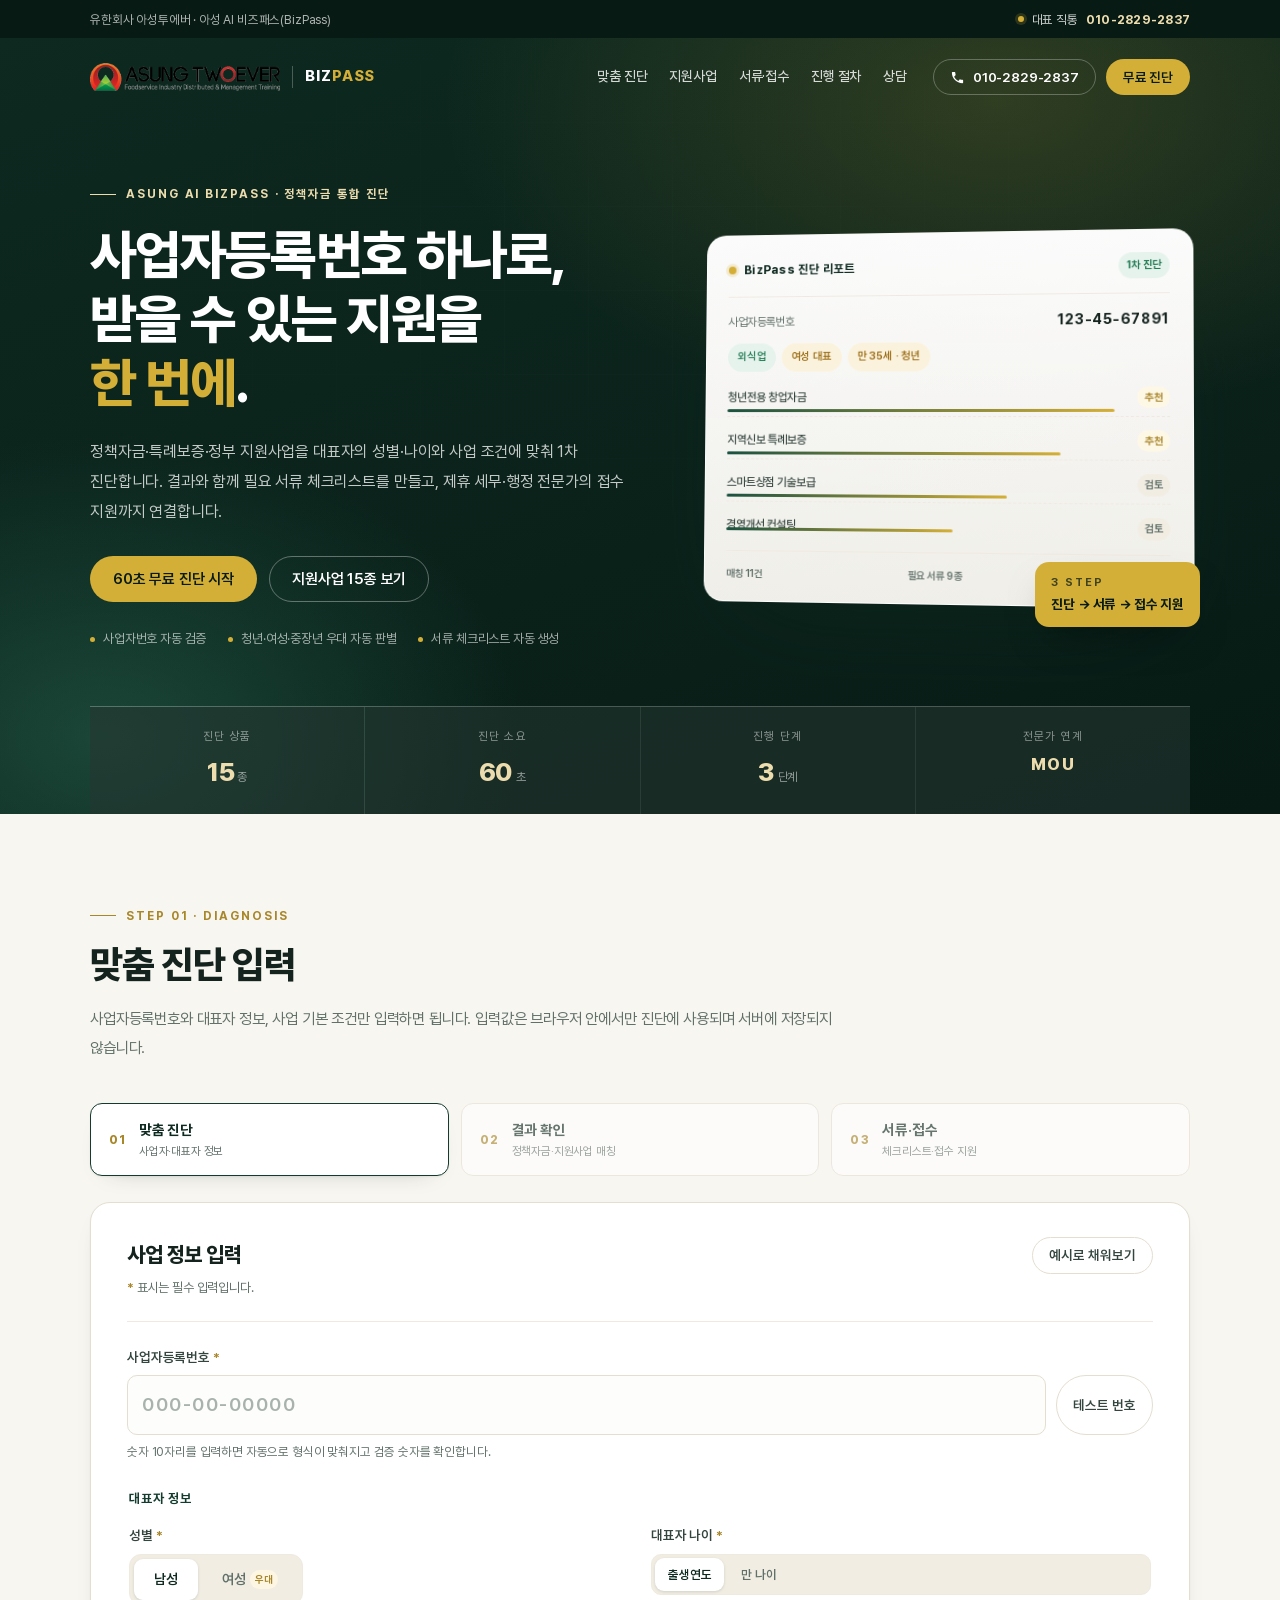
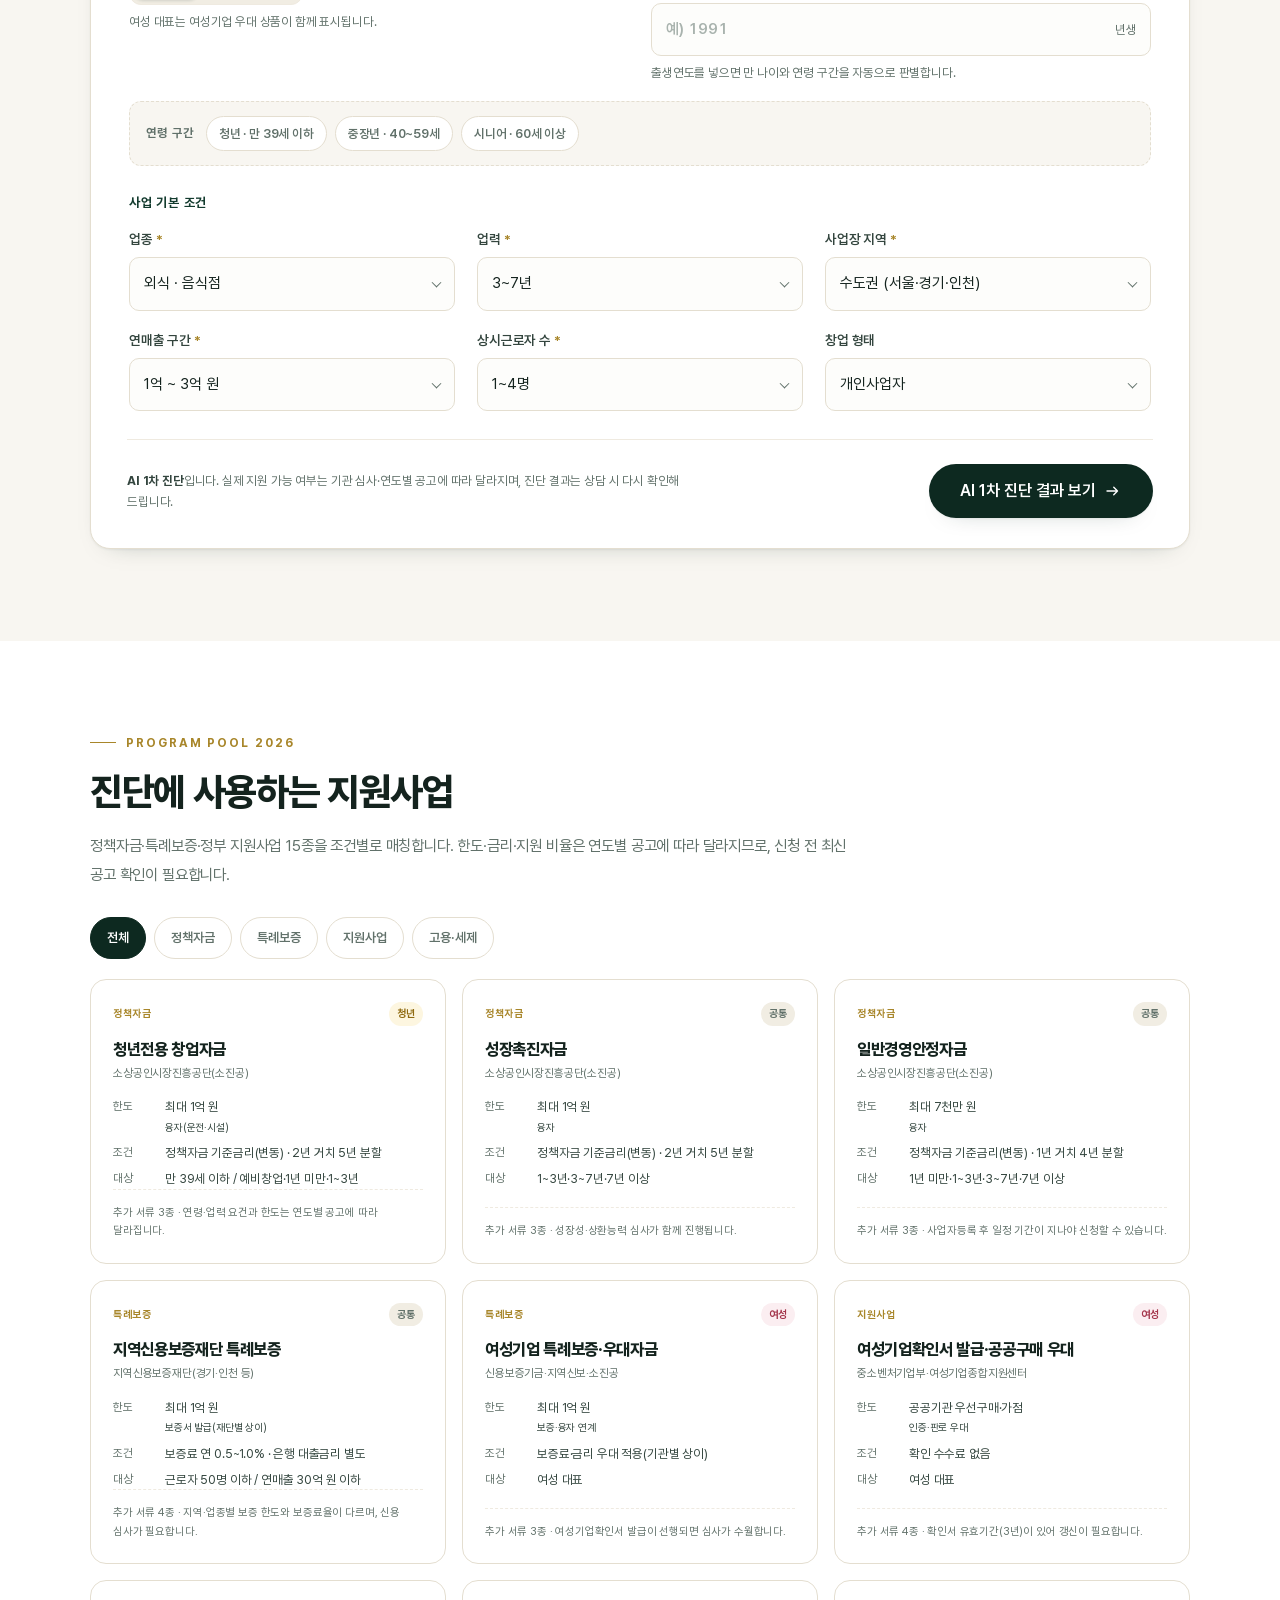
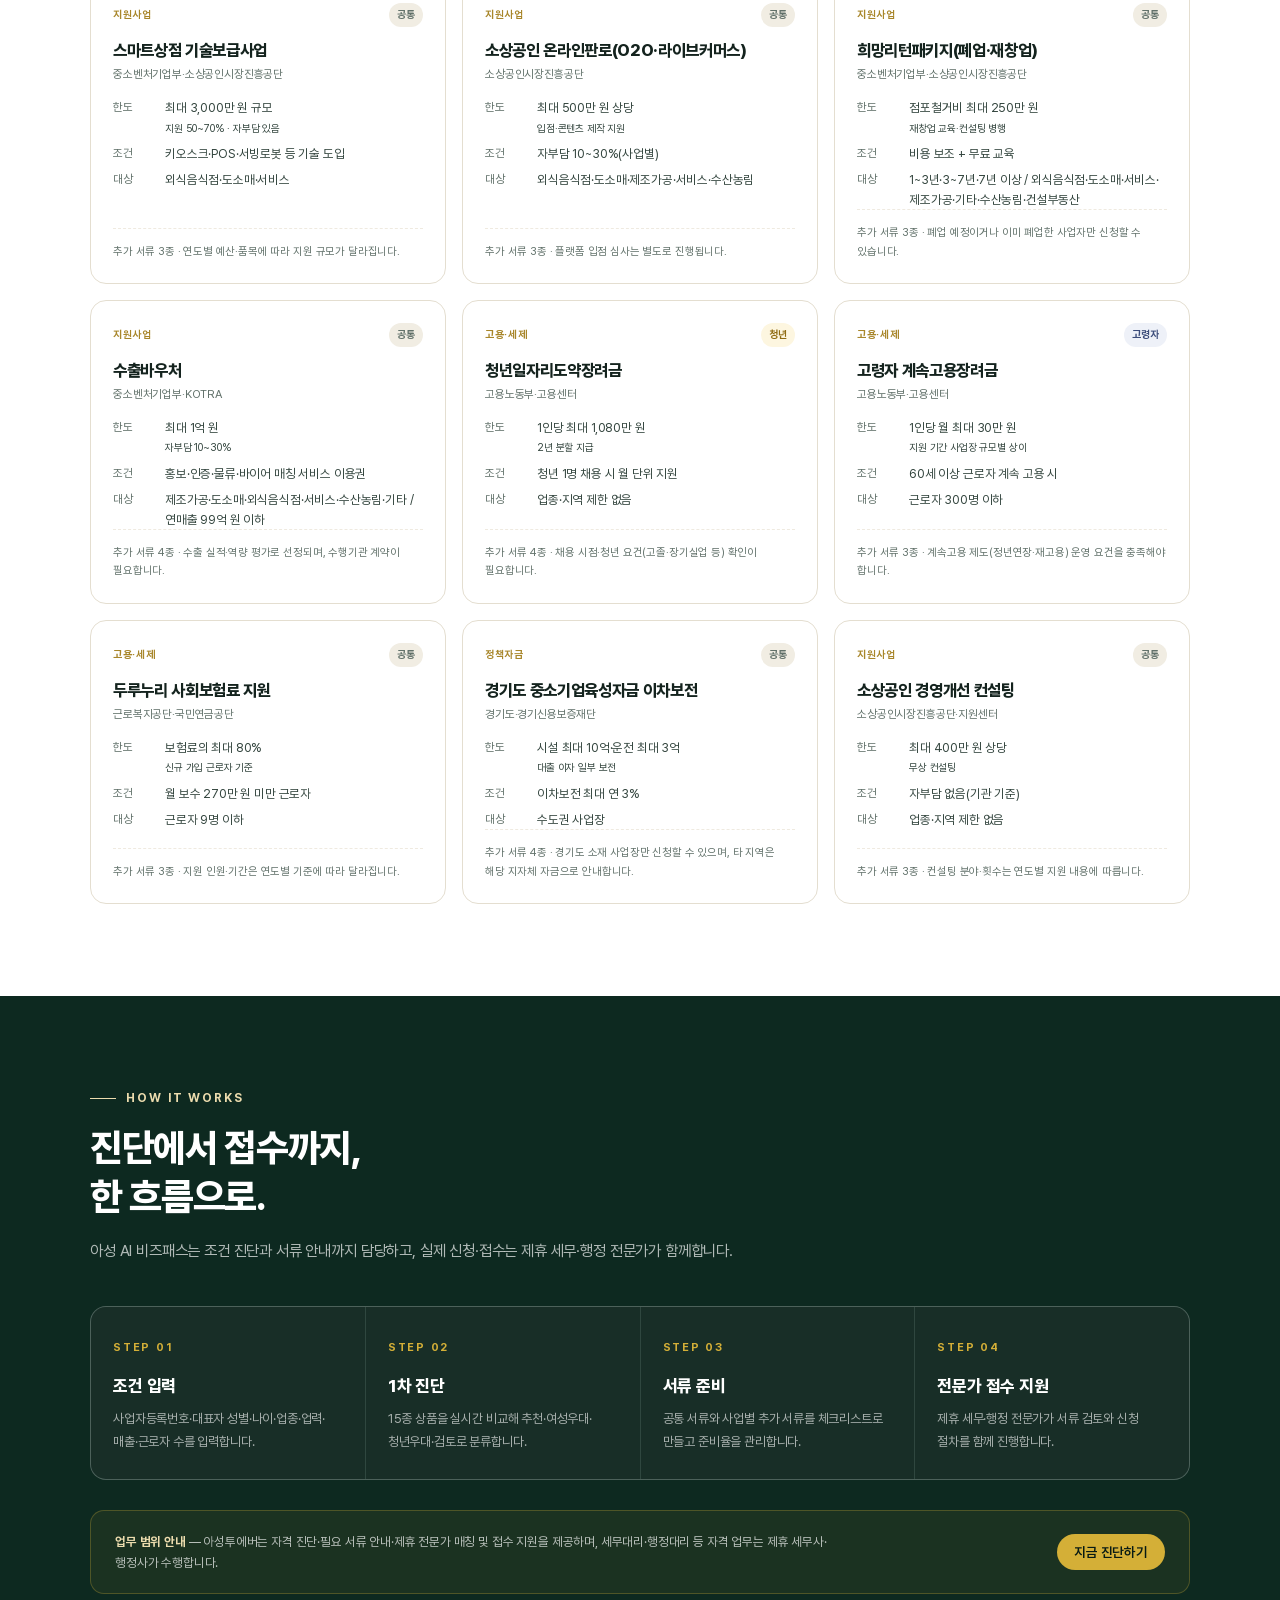
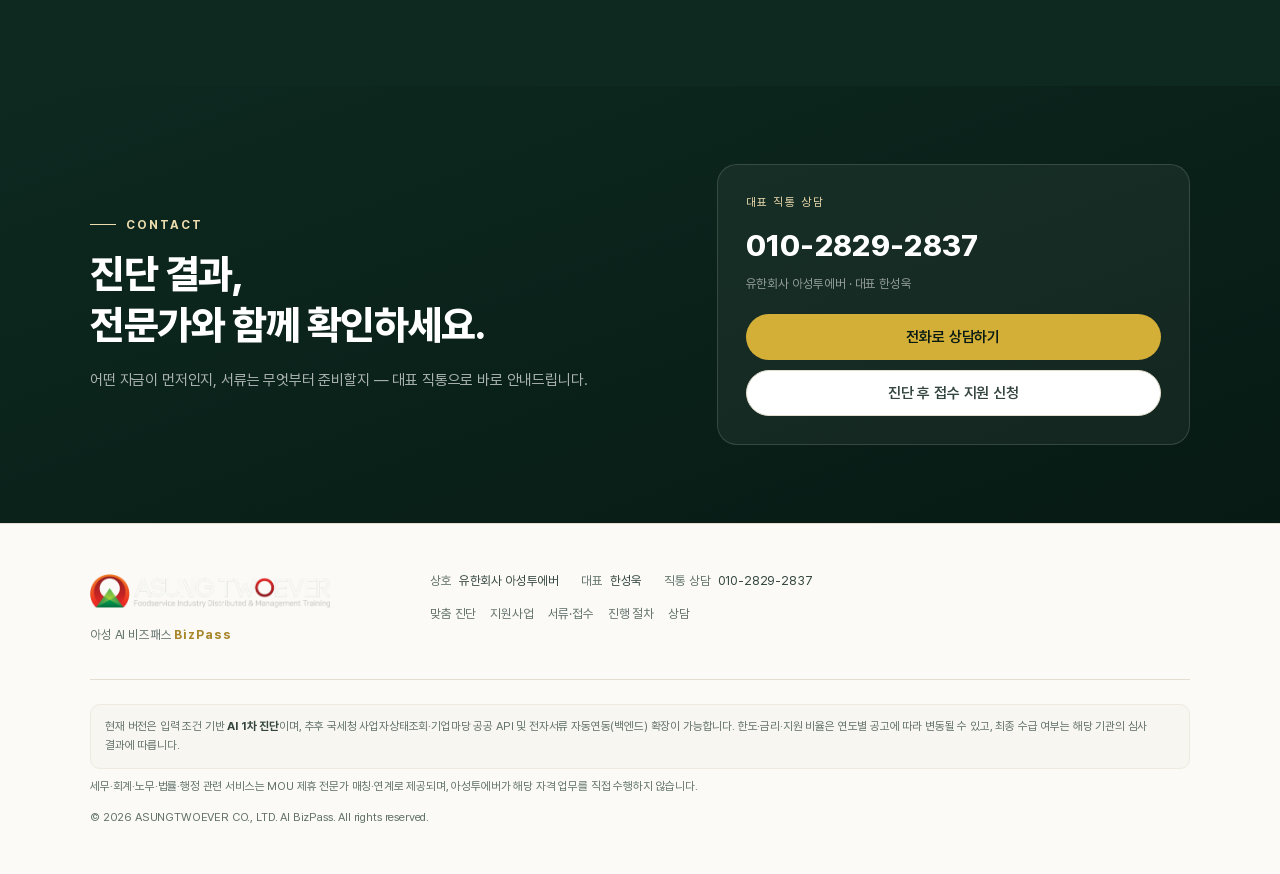
==== bizpass/index.html @ 144f2e04 "비즈패스: CSS/JS 캐시 버전 쿼리 추가, 히어로 강조어 줄바꿈 방지" ====
<!DOCTYPE html>
<html lang="ko">
<head>
<meta charset="UTF-8" />
<meta name="viewport" content="width=device-width, initial-scale=1.0" />
<title>아성 AI 비즈패스 | BizPass — 사업자 맞춤 정책자금·지원사업 진단</title>
<meta name="description" content="사업자등록번호와 대표자 정보만 입력하면 정책자금·특례보증·정부 지원사업을 한 번에 진단하고, 필요 서류 체크리스트와 접수 지원까지 연결합니다. 유한회사 아성투에버 아성 AI 비즈패스." />
<meta name="theme-color" content="#0D2920" />
<meta property="og:title" content="아성 AI 비즈패스 | BizPass" />
<meta property="og:description" content="사업자 맞춤 정책자금·특례보증·지원사업 1차 진단 + 필요 서류 안내 + 제휴 전문가 접수 지원" />
<meta property="og:type" content="website" />
<link rel="icon" href="assets/orig-symbol.png" />
<link rel="stylesheet" href="style.css?v=3" />
<script>document.documentElement.classList.add("js");</script>
</head>
<body>

<!-- ============ 상단 유틸리티 바 ============ -->
<div class="utilbar">
  <div class="wrap utilbar__inner">
    <p>유한회사 아성투에버 · 아성 AI 비즈패스(BizPass)</p>
    <a href="tel:01028292837"><span class="dot" aria-hidden="true"></span>대표 직통 <strong>010-2829-2837</strong></a>
  </div>
</div>

<!-- ============ 헤더 ============ -->
<header class="header" id="header">
  <div class="wrap header__inner">
    <a class="brand" href="#top" aria-label="아성 AI 비즈패스 홈으로">
      <img class="brand__img brand__img--dark" src="assets/orig-horizontal-dark.png" alt="ASUNG TWOEVER — 유한회사 아성투에버" />
      <img class="brand__img brand__img--light" src="assets/orig-horizontal-light.png" alt="" aria-hidden="true" />
      <span class="brand__div" aria-hidden="true"></span>
      <span class="brand__product">BIZ<em>PASS</em></span>
    </a>

    <nav class="nav" aria-label="주요 메뉴">
      <a href="#diagnose" class="nav__link">맞춤 진단</a>
      <a href="#pool" class="nav__link">지원사업</a>
      <a href="#documents" class="nav__link">서류·접수</a>
      <a href="#process" class="nav__link">진행 절차</a>
      <a href="#contact" class="nav__link">상담</a>
    </nav>

    <div class="header__actions">
      <a class="btn btn--ghost btn--sm header__tel" href="tel:01028292837">
        <svg viewBox="0 0 24 24" aria-hidden="true" class="ico"><path d="M6.6 10.8c1.5 2.9 3.7 5.1 6.6 6.6l2.2-2.2c.3-.3.7-.4 1-.2 1.1.4 2.3.6 3.6.6.6 0 1 .4 1 1V20c0 .6-.4 1-1 1C10.6 21 3 13.4 3 4c0-.6.4-1 1-1h3.4c.6 0 1 .4 1 1 0 1.2.2 2.4.6 3.5.1.4 0 .8-.2 1l-2.2 2.3z"/></svg>
        010-2829-2837
      </a>
      <a class="btn btn--gold btn--sm" href="#diagnose">무료 진단</a>
      <button class="hamburger" id="hamburger" type="button" aria-label="메뉴 열기" aria-expanded="false" aria-controls="mobileMenu">
        <span></span><span></span><span></span>
      </button>
    </div>
  </div>
</header>

<div class="mobile-menu" id="mobileMenu" aria-hidden="true">
  <div class="mobile-menu__head">
    <span class="mobile-menu__title">MENU</span>
    <button class="mobile-menu__close" type="button" id="menuClose" aria-label="메뉴 닫기">&times;</button>
  </div>
  <nav class="mobile-menu__nav" aria-label="모바일 메뉴">
    <a href="#diagnose"><span>01</span>맞춤 진단</a>
    <a href="#result"><span>02</span>진단 결과</a>
    <a href="#documents"><span>03</span>서류·접수</a>
    <a href="#pool"><span>04</span>지원사업</a>
    <a href="#process"><span>05</span>진행 절차</a>
    <a href="#contact"><span>06</span>상담</a>
  </nav>
  <div class="mobile-menu__foot">
    <a class="btn btn--gold btn--block" href="tel:01028292837">대표 직통 010-2829-2837</a>
    <a class="btn btn--line btn--block" href="#diagnose">무료 진단 시작</a>
  </div>
</div>

<main id="top">

<!-- ============ 히어로 ============ -->
<section class="hero">
  <div class="hero__bg" aria-hidden="true"></div>
  <div class="wrap hero__inner">
    <div class="hero__copy">
      <p class="eyebrow eyebrow--light"><span class="eyebrow__rule"></span>ASUNG AI BIZPASS · 정책자금 통합 진단</p>
      <h1 class="hero__title">
        사업자등록번호 하나로,<br />
        받을 수 있는 지원을 <em>한 번에</em>.
      </h1>
      <p class="hero__lead">
        정책자금·특례보증·정부 지원사업을 대표자의 성별·나이와 사업 조건에 맞춰 1차 진단합니다.
        결과와 함께 필요 서류 체크리스트를 만들고, 제휴 세무·행정 전문가의 접수 지원까지 연결합니다.
      </p>
      <div class="hero__actions">
        <a class="btn btn--gold" href="#diagnose">60초 무료 진단 시작</a>
        <a class="btn btn--outline-light" href="#pool">지원사업 15종 보기</a>
      </div>
      <ul class="hero__points">
        <li>사업자번호 자동 검증</li>
        <li>청년·여성·중장년 우대 자동 판별</li>
        <li>서류 체크리스트 자동 생성</li>
      </ul>
    </div>

    <div class="hero__visual" aria-hidden="true">
      <div class="mock">
        <div class="mock__head">
          <span class="mock__dot"></span>
          <span class="mock__title">BizPass 진단 리포트</span>
          <span class="mock__tag">1차 진단</span>
        </div>
        <div class="mock__biz">사업자등록번호 <b>123-45-67891</b></div>
        <div class="mock__chips">
          <span class="chip chip--green">외식업</span>
          <span class="chip chip--gold">여성 대표</span>
          <span class="chip chip--gold">만 35세 · 청년</span>
        </div>
        <div class="mock__bars">
          <div class="mock__bar"><span style="width:88%"></span><i>청년전용 창업자금</i><b>추천</b></div>
          <div class="mock__bar"><span style="width:76%"></span><i>지역신보 특례보증</i><b>추천</b></div>
          <div class="mock__bar"><span style="width:64%"></span><i>스마트상점 기술보급</i><b>검토</b></div>
          <div class="mock__bar"><span style="width:52%"></span><i>경영개선 컨설팅</i><b>검토</b></div>
        </div>
        <div class="mock__foot">
          <span>매칭 11건</span><span>필요 서류 9종</span><span>접수 지원 가능</span>
        </div>
      </div>
      <div class="hero__badge">
        <b>3 STEP</b>
        <span>진단 → 서류 → 접수 지원</span>
      </div>
    </div>
  </div>

  <div class="wrap">
    <dl class="stats">
      <div class="stats__item"><dt>진단 상품</dt><dd><span class="stats__num" id="statCount">15</span><span class="stats__unit">종</span></dd></div>
      <div class="stats__item"><dt>진단 소요</dt><dd><span class="stats__num">60</span><span class="stats__unit">초</span></dd></div>
      <div class="stats__item"><dt>진행 단계</dt><dd><span class="stats__num">3</span><span class="stats__unit">단계</span></dd></div>
      <div class="stats__item"><dt>전문가 연계</dt><dd><span class="stats__num stats__num--word">MOU</span></dd></div>
    </dl>
  </div>
</section>

<!-- ============ STEP 1 · 맞춤 진단 ============ -->
<section class="section section--ivory" id="diagnose">
  <div class="wrap">
    <div class="section__head reveal">
      <p class="eyebrow"><span class="eyebrow__rule"></span>STEP 01 · DIAGNOSIS</p>
      <h2 class="section__title">맞춤 진단 입력</h2>
      <p class="section__desc">
        사업자등록번호와 대표자 정보, 사업 기본 조건만 입력하면 됩니다.
        입력값은 브라우저 안에서만 진단에 사용되며 서버에 저장되지 않습니다.
      </p>
    </div>

    <ol class="stepper" aria-label="진행 단계">
      <li class="stepper__item is-active" id="stepper1"><span class="stepper__no">01</span><span class="stepper__txt"><b>맞춤 진단</b><i>사업자·대표자 정보</i></span></li>
      <li class="stepper__item" id="stepper2"><span class="stepper__no">02</span><span class="stepper__txt"><b>결과 확인</b><i>정책자금·지원사업 매칭</i></span></li>
      <li class="stepper__item" id="stepper3"><span class="stepper__no">03</span><span class="stepper__txt"><b>서류·접수</b><i>체크리스트·접수 지원</i></span></li>
    </ol>

    <form class="card formcard reveal" id="diagnoseForm" novalidate>
      <div class="formcard__head">
        <div>
          <h3 class="formcard__title">사업 정보 입력</h3>
          <p class="formcard__sub"><span class="req-mark">*</span> 표시는 필수 입력입니다.</p>
        </div>
        <button class="btn btn--line btn--sm" type="button" id="exampleBtn">예시로 채워보기</button>
      </div>

      <!-- 사업자등록번호 -->
      <div class="field field--biz">
        <label class="field__label" for="bizNo">사업자등록번호 <span class="req-mark">*</span></label>
        <div class="field__row">
          <div class="biz-input">
            <input id="bizNo" name="bizNo" type="text" inputmode="numeric" autocomplete="off"
                   placeholder="000-00-00000" maxlength="12" aria-describedby="bizMsg" />
            <span class="biz-input__state" id="bizState" aria-hidden="true"></span>
          </div>
          <button class="btn btn--ghost btn--sm" type="button" id="exampleBizBtn">테스트 번호</button>
        </div>
        <p class="field__msg" id="bizMsg" role="status">숫자 10자리를 입력하면 자동으로 형식이 맞춰지고 검증 숫자를 확인합니다.</p>
      </div>

      <!-- 대표자 -->
      <fieldset class="fieldset">
        <legend class="fieldset__legend">대표자 정보</legend>

        <div class="field-grid">
          <div class="field">
            <span class="field__label" id="genderLabel">성별 <span class="req-mark">*</span></span>
            <div class="seg" role="radiogroup" aria-labelledby="genderLabel">
              <label class="seg__btn"><input type="radio" name="gender" value="male" checked /><span>남성</span></label>
              <label class="seg__btn"><input type="radio" name="gender" value="female" /><span>여성 <i>우대</i></span></label>
            </div>
            <p class="field__msg">여성 대표는 여성기업 우대 상품이 함께 표시됩니다.</p>
          </div>

          <div class="field">
            <span class="field__label">대표자 나이 <span class="req-mark">*</span></span>
            <div class="age">
              <div class="seg seg--small" role="radiogroup" aria-label="나이 입력 방식">
                <label class="seg__btn"><input type="radio" name="ageMode" value="birth" checked /><span>출생연도</span></label>
                <label class="seg__btn"><input type="radio" name="ageMode" value="age" /><span>만 나이</span></label>
              </div>
              <div class="age__input">
                <input id="ageValue" name="ageValue" type="text" inputmode="numeric" maxlength="4" placeholder="예) 1991" />
                <span class="age__unit" id="ageUnit">년생</span>
              </div>
            </div>
            <p class="field__msg" id="ageMsg" role="status">출생연도를 넣으면 만 나이와 연령 구간을 자동으로 판별합니다.</p>
          </div>
        </div>

        <div class="ageband" id="ageBand" aria-live="polite">
          <span class="ageband__label">연령 구간</span>
          <div class="ageband__chips">
            <span class="ageband__chip" data-band="youth">청년 · 만 39세 이하</span>
            <span class="ageband__chip" data-band="mid">중장년 · 40~59세</span>
            <span class="ageband__chip" data-band="senior">시니어 · 60세 이상</span>
          </div>
        </div>
      </fieldset>

      <!-- 사업 조건 -->
      <fieldset class="fieldset">
        <legend class="fieldset__legend">사업 기본 조건</legend>
        <div class="field-grid field-grid--3">
          <label class="field">
            <span class="field__label">업종 <span class="req-mark">*</span></span>
            <span class="select-wrap">
              <select id="industry" name="industry">
                <option value="food">외식 · 음식점</option>
                <option value="retail">도 · 소매</option>
                <option value="manufacture">제조 · 가공</option>
                <option value="service">서비스</option>
                <option value="fishery">수산 · 농림</option>
                <option value="construction">건설 · 부동산</option>
                <option value="etc">기타</option>
              </select>
            </span>
          </label>

          <label class="field">
            <span class="field__label">업력 <span class="req-mark">*</span></span>
            <span class="select-wrap">
              <select id="bizAge" name="bizAge">
                <option value="pre">예비 창업자</option>
                <option value="lt1">1년 미만</option>
                <option value="1to3">1~3년</option>
                <option value="3to7" selected>3~7년</option>
                <option value="over7">7년 이상</option>
              </select>
            </span>
          </label>

          <label class="field">
            <span class="field__label">사업장 지역 <span class="req-mark">*</span></span>
            <span class="select-wrap">
              <select id="region" name="region">
                <option value="metro">수도권 (서울·경기·인천)</option>
                <option value="city">광역시</option>
                <option value="province">도 지역 (중소도시·군)</option>
                <option value="jeju">제주</option>
              </select>
            </span>
          </label>

          <label class="field">
            <span class="field__label">연매출 구간 <span class="req-mark">*</span></span>
            <span class="select-wrap">
              <select id="sales" name="sales">
                <option value="0.5">5천만 원 미만</option>
                <option value="1">5천만 ~ 1억 원</option>
                <option value="3" selected>1억 ~ 3억 원</option>
                <option value="10">3억 ~ 10억 원</option>
                <option value="30">10억 ~ 30억 원</option>
                <option value="99">30억 원 이상</option>
              </select>
            </span>
          </label>

          <label class="field">
            <span class="field__label">상시근로자 수 <span class="req-mark">*</span></span>
            <span class="select-wrap">
              <select id="workers" name="workers">
                <option value="0">없음 (1인 사업장)</option>
                <option value="1" selected>1~4명</option>
                <option value="5">5~9명</option>
                <option value="10">10~49명</option>
                <option value="50">50명 이상</option>
              </select>
            </span>
          </label>

          <label class="field">
            <span class="field__label">창업 형태</span>
            <span class="select-wrap">
              <select id="bizType" name="bizType">
                <option value="sole">개인사업자</option>
                <option value="corp">법인사업자</option>
                <option value="prep">예비창업 (사업자 없음)</option>
              </select>
            </span>
          </label>
        </div>
      </fieldset>

      <p class="form-error" id="formError" role="alert" hidden></p>

      <div class="formcard__foot">
        <p class="formcard__note">
          <b>AI 1차 진단</b>입니다. 실제 지원 가능 여부는 기관 심사·연도별 공고에 따라 달라지며,
          진단 결과는 상담 시 다시 확인해 드립니다.
        </p>
        <button class="btn btn--primary btn--lg" type="submit" id="diagnoseBtn">
          AI 1차 진단 결과 보기
          <svg viewBox="0 0 24 24" aria-hidden="true" class="ico"><path d="M4 12h14m-5-5 5 5-5 5" fill="none" stroke="currentColor" stroke-width="1.8" stroke-linecap="round" stroke-linejoin="round"/></svg>
        </button>
      </div>
    </form>
  </div>
</section>

<!-- ============ STEP 2 · 진단 결과 ============ -->
<section class="section section--paper" id="result" hidden>
  <div class="wrap">
    <div class="section__head reveal">
      <p class="eyebrow"><span class="eyebrow__rule"></span>STEP 02 · MATCHING</p>
      <h2 class="section__title">진단 결과 · 받을 수 있는 지원</h2>
      <p class="section__desc" id="resultLead">입력 조건에 맞춰 정책자금·특례보증·지원사업을 매칭했습니다.</p>
    </div>

    <div class="profile" id="profileBox" aria-live="polite"></div>

    <div class="resultbar">
      <div class="resultbar__count">
        <b id="matchCount">0</b><span>건 매칭</span>
        <i>·</i>
        <b id="excludeCount">0</b><span>건 조건 미해당</span>
      </div>
      <div class="resultbar__actions">
        <button class="btn btn--ghost btn--sm" type="button" id="reDiagnoseBtn">조건 수정</button>
        <button class="btn btn--ghost btn--sm" type="button" id="selectAllBtn">추천 전체 선택</button>
      </div>
    </div>

    <div class="results" id="resultList"></div>

    <details class="excluded" id="excludedBox">
      <summary><span class="excluded__sum">조건상 제외된 사업 <b id="excludedNum">0</b>건</span><span class="excluded__hint">제외 사유 확인</span></summary>
      <ul class="excluded__list" id="excludedList"></ul>
    </details>

    <div class="nextbar">
      <div class="nextbar__copy">
        <b id="selectedSum">선택한 사업 없음</b>
        <span>사업을 선택하면 공통·사업별 필요 서류 체크리스트가 만들어집니다.</span>
      </div>
      <button class="btn btn--primary" type="button" id="toDocsBtn" disabled>선택 사업 서류 준비하기</button>
    </div>
  </div>
</section>

<!-- ============ STEP 3 · 서류·접수 ============ -->
<section class="section section--ivory" id="documents" hidden>
  <div class="wrap">
    <div class="section__head reveal">
      <p class="eyebrow"><span class="eyebrow__rule"></span>STEP 03 · DOCUMENTS &amp; APPLY</p>
      <h2 class="section__title">필요 서류 체크리스트 · 접수 지원</h2>
      <p class="section__desc">
        선택한 사업에 필요한 서류를 한 번에 정리했습니다. 준비된 서류를 체크하고 접수 지원을 신청하면
        담당자가 확인 후 연락드립니다.
      </p>
    </div>

    <div class="docs">
      <div class="docs__main">
        <article class="card doccard">
          <div class="doccard__head">
            <h3>공통 서류 <span class="count" id="commonCount">0</span></h3>
            <p>모든 정책자금·보증 신청에 기본으로 필요한 서류입니다.</p>
          </div>
          <ul class="checklist" id="commonList"></ul>
        </article>

        <div id="programDocs"></div>
      </div>

      <aside class="docs__side">
        <div class="card progress">
          <h3>서류 준비율</h3>
          <div class="progress__bar"><span id="progressFill"></span></div>
          <p class="progress__num"><b id="progressNum">0</b> / <span id="progressTotal">0</span> 완료</p>
          <ul class="progress__tips">
            <li>국세·지방세 완납증명서는 유효기간이 있습니다.</li>
            <li>부가세 과세표준증명은 최근 확정 신고분 기준입니다.</li>
          </ul>
          <a class="btn btn--line btn--block btn--sm" href="tel:01028292837">서류 문의 전화</a>
        </div>

        <div class="card sumcard" id="summaryCard">
          <h3>진단 결과 요약</h3>
          <dl class="sumlist" id="summaryList"></dl>
        </div>
      </aside>
    </div>

    <div class="card applycard" id="applyCard">
      <div class="applycard__head">
        <div>
          <p class="eyebrow"><span class="eyebrow__rule"></span>APPLY</p>
          <h3>서류 접수 지원 신청</h3>
          <p>연락처와 희망 상담 시간을 남겨 주시면 접수번호를 발급해 드립니다. 담당자가 확인 후 연락드립니다.</p>
        </div>
        <a class="applycard__tel" href="tel:01028292837">
          <span>대표 직통</span>
          <b>010-2829-2837</b>
        </a>
      </div>

      <form class="form" id="applyForm" novalidate>
        <div class="field-grid">
          <label class="field">
            <span class="field__label">성함 / 담당자 <span class="req-mark">*</span></span>
            <input type="text" name="name" id="applyName" placeholder="예) 홍길동" autocomplete="name" />
          </label>
          <label class="field">
            <span class="field__label">연락처 <span class="req-mark">*</span></span>
            <input type="tel" name="phone" id="applyPhone" inputmode="numeric" placeholder="010-0000-0000" maxlength="13" autocomplete="tel" />
          </label>
          <label class="field">
            <span class="field__label">희망 상담 시간 <span class="req-mark">*</span></span>
            <span class="select-wrap">
              <select name="time" id="applyTime">
                <option value="평일 오전 (09:00~12:00)">평일 오전 (09:00~12:00)</option>
                <option value="평일 오후 (13:00~18:00)">평일 오후 (13:00~18:00)</option>
                <option value="평일 저녁 (18:00~21:00)">평일 저녁 (18:00~21:00)</option>
                <option value="토요일 오전">토요일 오전</option>
                <option value="문자로 먼저 연락">문자로 먼저 연락</option>
              </select>
            </span>
          </label>
          <label class="field">
            <span class="field__label">상담 방식</span>
            <span class="select-wrap">
              <select name="channel" id="applyChannel">
                <option value="전화 상담">전화 상담</option>
                <option value="방문 상담 (안산·송도)">방문 상담 (안산·송도)</option>
                <option value="카카오톡·문자">카카오톡·문자</option>
              </select>
            </span>
          </label>
        </div>

        <label class="field">
          <span class="field__label">추가로 알려주실 내용</span>
          <textarea name="memo" id="applyMemo" rows="3" placeholder="예) 특례보증 우선 상담, 최근 매출 감소, 서류 발급이 어려운 항목 등"></textarea>
        </label>

        <label class="agree">
          <input type="checkbox" id="agreePrivacy" />
          <span>진단 결과와 상담을 위한 <b>개인정보(성함·연락처·사업 정보)</b> 수집·이용에 동의합니다. 수집한 정보는 상담 목적으로만 사용되며, 요청 시 삭제합니다.</span>
        </label>

        <p class="form-error" id="applyError" role="alert" hidden></p>

        <div class="applycard__foot">
          <p>접수 지원은 <b>제휴 세무·행정 전문가 매칭</b>으로 진행되며, 아성투에버가 자격 업무를 직접 대리하지 않습니다.</p>
          <button class="btn btn--primary btn--lg" type="submit">접수번호 발급받기</button>
        </div>
      </form>
    </div>

    <!-- 접수 완료 -->
    <div class="card receipt" id="receiptPanel" hidden>
      <div class="receipt__top">
        <span class="receipt__check" aria-hidden="true">
          <svg viewBox="0 0 24 24"><path d="M4 12.5l5 5L20 6.5" fill="none" stroke="currentColor" stroke-width="2.2" stroke-linecap="round" stroke-linejoin="round"/></svg>
        </span>
        <div>
          <p class="receipt__kicker">접수 지원 신청 완료</p>
          <h3 class="receipt__title">접수번호가 발급되었습니다.</h3>
          <p class="receipt__sub">아래 접수번호를 상담 시 알려주시면 바로 확인됩니다. 문자로도 보낼 수 있습니다.</p>
        </div>
      </div>
      <p class="receipt__no" id="receiptNo">BP-00000000-0000</p>
      <dl class="receipt__meta" id="receiptMeta"></dl>
      <pre class="receipt__text" id="receiptText"></pre>
      <div class="receipt__btns">
        <a class="btn btn--gold" id="receiptSms" href="sms:01028292837">문자로 접수 내용 보내기</a>
        <button class="btn btn--line" type="button" id="receiptCopy">내용 복사</button>
        <a class="btn btn--line" href="tel:01028292837">010-2829-2837 전화</a>
      </div>
      <p class="receipt__note">
        이 화면의 접수번호는 현재 브라우저에서 발급된 상담 접수번호입니다.
        담당자 확인·서류 검토는 영업일 기준 1~2일 내에 순차적으로 진행됩니다.
      </p>
    </div>
  </div>
</section>

<!-- ============ 지원사업 풀 ============ -->
<section class="section section--paper" id="pool">
  <div class="wrap">
    <div class="section__head reveal">
      <p class="eyebrow"><span class="eyebrow__rule"></span>PROGRAM POOL 2026</p>
      <h2 class="section__title">진단에 사용하는 지원사업</h2>
      <p class="section__desc">
        정책자금·특례보증·정부 지원사업 15종을 조건별로 매칭합니다.
        한도·금리·지원 비율은 연도별 공고에 따라 달라지므로, 신청 전 최신 공고 확인이 필요합니다.
      </p>
    </div>

    <div class="filters" id="poolFilters" role="tablist" aria-label="지원사업 분류">
      <button class="filter is-active" type="button" data-cat="all" role="tab" aria-selected="true">전체</button>
      <button class="filter" type="button" data-cat="policy" role="tab" aria-selected="false">정책자금</button>
      <button class="filter" type="button" data-cat="guarantee" role="tab" aria-selected="false">특례보증</button>
      <button class="filter" type="button" data-cat="support" role="tab" aria-selected="false">지원사업</button>
      <button class="filter" type="button" data-cat="hire" role="tab" aria-selected="false">고용·세제</button>
    </div>

    <div class="pool" id="poolList"></div>
  </div>
</section>

<!-- ============ 진행 절차 ============ -->
<section class="section section--dark" id="process">
  <div class="wrap">
    <div class="section__head section__head--light reveal">
      <p class="eyebrow eyebrow--light"><span class="eyebrow__rule"></span>HOW IT WORKS</p>
      <h2 class="section__title">진단에서 접수까지,<br />한 흐름으로.</h2>
      <p class="section__desc">
        아성 AI 비즈패스는 조건 진단과 서류 안내까지 담당하고,
        실제 신청·접수는 제휴 세무·행정 전문가가 함께합니다.
      </p>
    </div>

    <ol class="steps">
      <li class="step reveal"><span class="step__no">STEP 01</span><h3>조건 입력</h3><p>사업자등록번호·대표자 성별·나이·업종·업력·매출·근로자 수를 입력합니다.</p></li>
      <li class="step reveal"><span class="step__no">STEP 02</span><h3>1차 진단</h3><p>15종 상품을 실시간 비교해 추천·여성우대·청년우대·검토로 분류합니다.</p></li>
      <li class="step reveal"><span class="step__no">STEP 03</span><h3>서류 준비</h3><p>공통 서류와 사업별 추가 서류를 체크리스트로 만들고 준비율을 관리합니다.</p></li>
      <li class="step reveal"><span class="step__no">STEP 04</span><h3>전문가 접수 지원</h3><p>제휴 세무·행정 전문가가 서류 검토와 신청 절차를 함께 진행합니다.</p></li>
    </ol>

    <div class="process__note reveal">
      <p>
        <b>업무 범위 안내</b> — 아성투에버는 자격 진단·필요 서류 안내·제휴 전문가 매칭 및 접수 지원을 제공하며,
        세무대리·행정대리 등 자격 업무는 제휴 세무사·행정사가 수행합니다.
      </p>
      <a class="btn btn--gold btn--sm" href="#diagnose">지금 진단하기</a>
    </div>
  </div>
</section>

<!-- ============ 상담 ============ -->
<section class="contact" id="contact">
  <div class="wrap contact__inner">
    <div class="contact__copy reveal">
      <p class="eyebrow eyebrow--light"><span class="eyebrow__rule"></span>CONTACT</p>
      <h2 class="contact__title">진단 결과,<br />전문가와 함께 확인하세요.</h2>
      <p class="contact__desc">
        어떤 자금이 먼저인지, 서류는 무엇부터 준비할지 — 대표 직통으로 바로 안내드립니다.
      </p>
    </div>
    <div class="contact__card reveal">
      <p class="contact__label">대표 직통 상담</p>
      <a class="contact__tel" href="tel:01028292837">010-2829-2837</a>
      <p class="contact__name">유한회사 아성투에버 · 대표 한성욱</p>
      <div class="contact__btns">
        <a class="btn btn--gold btn--block" href="tel:01028292837">전화로 상담하기</a>
        <a class="btn btn--line btn--block" href="#diagnose">진단 후 접수 지원 신청</a>
      </div>
    </div>
  </div>
</section>

</main>

<footer class="footer">
  <div class="wrap footer__inner">
    <div class="footer__brand">
      <img src="assets/orig-horizontal-dark.png" alt="ASUNG TWOEVER — 유한회사 아성투에버" />
      <p class="footer__product">아성 AI 비즈패스 <b>BizPass</b></p>
    </div>

    <div class="footer__info">
      <dl>
        <div><dt>상호</dt><dd>유한회사 아성투에버</dd></div>
        <div><dt>대표</dt><dd>한성욱</dd></div>
        <div><dt>직통 상담</dt><dd><a href="tel:01028292837">010-2829-2837</a></dd></div>
      </dl>
      <nav class="footer__nav" aria-label="푸터 메뉴">
        <a href="#diagnose">맞춤 진단</a>
        <a href="#pool">지원사업</a>
        <a href="#documents">서류·접수</a>
        <a href="#process">진행 절차</a>
        <a href="#contact">상담</a>
      </nav>
    </div>

    <div class="footer__legal">
      <p class="footer__notice">
        현재 버전은 입력 조건 기반 <b>AI 1차 진단</b>이며, 추후 국세청 사업자상태조회·기업마당 공공 API 및
        전자서류 자동연동(백엔드) 확장이 가능합니다. 한도·금리·지원 비율은 연도별 공고에 따라 변동될 수 있고,
        최종 수급 여부는 해당 기관의 심사 결과에 따릅니다.
      </p>
      <p>
        세무·회계·노무·법률·행정 관련 서비스는 MOU 제휴 전문가 매칭·연계로 제공되며,
        아성투에버가 해당 자격 업무를 직접 수행하지 않습니다.
      </p>
      <p class="footer__copy">© 2026 ASUNGTWOEVER CO., LTD. AI BizPass. All rights reserved.</p>
    </div>
  </div>
</footer>

<script src="app.js?v=3"></script>
</body>
</html>
---- bizpass/style.css ----
@charset "utf-8";

/* ==========================================================================
   아성 AI 비즈패스 (BizPass) — 진단 웹앱 스타일시트
   Palette: Deep Green(#0D2920) / Gold(#D4AF37) / Warm Ivory / White
   ========================================================================== */

/* ---------- Fonts ---------- */
@font-face { font-family: "Pretendard"; src: url("assets/fonts/Pretendard-Regular.woff2") format("woff2"); font-weight: 400; font-style: normal; font-display: swap; }
@font-face { font-family: "Pretendard"; src: url("assets/fonts/Pretendard-Medium.woff2") format("woff2"); font-weight: 500; font-style: normal; font-display: swap; }
@font-face { font-family: "Pretendard"; src: url("assets/fonts/Pretendard-SemiBold.woff2") format("woff2"); font-weight: 600; font-style: normal; font-display: swap; }
@font-face { font-family: "Pretendard"; src: url("assets/fonts/Pretendard-Bold.woff2") format("woff2"); font-weight: 700; font-style: normal; font-display: swap; }
@font-face { font-family: "Pretendard"; src: url("assets/fonts/Pretendard-ExtraBold.woff2") format("woff2"); font-weight: 800; font-style: normal; font-display: swap; }

/* ---------- Tokens ---------- */
:root {
  --green-950: #071a14;
  --green-900: #0d2920;
  --green-800: #133b2e;
  --green-700: #1a5140;
  --green-600: #2b6b55;
  --ivory: #f8f6f1;
  --ivory-2: #f1ede3;
  --ivory-3: #e6e0d2;
  --paper: #ffffff;
  --gold: #d4af37;
  --gold-soft: #ecdcae;
  --gold-deep: #a8862a;
  --ink: #14231e;
  --ink-soft: #33453e;
  --muted: #61716a;
  --line: #e4ded0;
  --line-soft: #efeae0;
  --ok: #1f7a53;
  --ok-soft: #e6f3ec;
  --warn: #9a6b12;
  --warn-soft: #fbf2dd;
  --red: #a92c33;

  --wrap: 1180px;
  --pad: 40px;
  --radius: 12px;
  --radius-lg: 20px;
  --shadow-sm: 0 1px 2px rgba(13, 41, 32, .05), 0 10px 26px -20px rgba(13, 41, 32, .4);
  --shadow-md: 0 22px 60px -34px rgba(13, 41, 32, .55);
  --shadow-lg: 0 40px 100px -50px rgba(13, 41, 32, .6);
  --ease: cubic-bezier(.22, .61, .36, 1);
}

/* ---------- Reset ---------- */
*, *::before, *::after { box-sizing: border-box; }
html { -webkit-text-size-adjust: 100%; scroll-behavior: smooth; overflow-x: clip; scroll-padding-top: 96px; }
body {
  margin: 0;
  font-family: "Pretendard", "Apple SD Gothic Neo", "Noto Sans KR", "Malgun Gothic", sans-serif;
  font-size: 16px; line-height: 1.68; color: var(--ink);
  background: var(--ivory); letter-spacing: -.01em;
  word-break: keep-all; overflow-wrap: break-word;
  overflow-x: clip; -webkit-font-smoothing: antialiased;
}
h1, h2, h3, h4, p, ul, ol, dl, dd, figure { margin: 0; }
[hidden] { display: none !important; }
ul, ol { padding: 0; list-style: none; }
img { max-width: 100%; height: auto; display: block; }
a { color: inherit; text-decoration: none; }
button { font: inherit; color: inherit; background: none; border: 0; cursor: pointer; }
input, select, textarea { font: inherit; color: inherit; }
:focus-visible { outline: 2px solid var(--gold); outline-offset: 3px; }

.wrap { width: 100%; max-width: var(--wrap); margin: 0 auto; padding: 0 var(--pad); }

/* ---------- Shared ---------- */
.eyebrow {
  display: flex; align-items: center; gap: 10px;
  font-size: 12px; font-weight: 700; letter-spacing: .16em; color: var(--gold-deep);
  text-transform: uppercase;
}
.eyebrow--light { color: var(--gold-soft); }
.eyebrow__rule { width: 26px; height: 1px; background: currentColor; display: inline-block; }

.btn {
  display: inline-flex; align-items: center; justify-content: center; gap: 8px;
  padding: 13px 22px; border-radius: 999px; border: 1px solid transparent;
  font-size: 15px; font-weight: 600; line-height: 1.2; white-space: nowrap;
  transition: transform .25s var(--ease), background .25s, color .25s, border-color .25s, box-shadow .25s;
}
.btn:hover { transform: translateY(-1px); }
.btn--sm { padding: 9px 16px; font-size: 13.5px; }
.btn--lg { padding: 16px 30px; font-size: 16px; }
.btn--block { display: flex; width: 100%; }
.btn--primary { background: var(--green-900); color: #fff; box-shadow: var(--shadow-sm); }
.btn--primary:hover { background: var(--green-700); }
.btn--primary:disabled { background: #b9c2bd; color: #f2f4f2; cursor: not-allowed; transform: none; box-shadow: none; }
.btn--gold { background: var(--gold); color: var(--green-950); }
.btn--gold:hover { background: #e2c05a; }
.btn--ghost { background: transparent; border-color: var(--line); color: var(--ink-soft); }
.btn--ghost:hover { border-color: var(--green-800); color: var(--green-900); }
.btn--outline-light { border-color: rgba(255, 255, 255, .34); color: #fff; }
.btn--outline-light:hover { border-color: var(--gold-soft); color: var(--gold-soft); }
.btn--line { border-color: var(--line); color: var(--ink-soft); background: #fff; }
.btn--line:hover { border-color: var(--green-700); color: var(--green-900); }
.ico { width: 18px; height: 18px; fill: currentColor; flex: none; }

/* ---------- Util bar ---------- */
.utilbar { position: relative; z-index: 61; background: var(--green-950); color: rgba(255, 255, 255, .68); font-size: 12.5px; }
.utilbar__inner { display: flex; align-items: center; justify-content: space-between; gap: 16px; height: 38px; }
.utilbar a { display: inline-flex; align-items: center; gap: 8px; color: rgba(255, 255, 255, .82); }
.utilbar a strong { color: var(--gold-soft); font-weight: 700; letter-spacing: .02em; }
.utilbar .dot { width: 6px; height: 6px; border-radius: 50%; background: var(--gold); box-shadow: 0 0 0 3px rgba(212, 175, 55, .18); }

/* ---------- Header ---------- */
.header {
  position: sticky; top: 0; z-index: 60;
  background: rgba(13, 41, 32, .0);
  transition: background .3s var(--ease), box-shadow .3s, backdrop-filter .3s;
}
.header.is-scrolled, .header.is-solid {
  background: rgba(255, 255, 255, .94);
  backdrop-filter: saturate(1.4) blur(12px);
  box-shadow: 0 1px 0 rgba(13, 41, 32, .08);
}
.header__inner { display: flex; align-items: center; gap: 26px; height: 78px; }
.brand { display: flex; align-items: center; gap: 12px; min-width: 0; }
.brand__img { height: 34px; width: auto; max-width: 190px; object-fit: contain; transition: opacity .25s; }
.brand__img--dark { display: none; }
.brand__img--light { display: block; }
.header.is-scrolled .brand__img--dark, .header.is-solid .brand__img--dark { display: block; }
.header.is-scrolled .brand__img--light, .header.is-solid .brand__img--light { display: none; }
.brand__div { width: 1px; height: 22px; background: rgba(255, 255, 255, .25); }
.header.is-scrolled .brand__div, .header.is-solid .brand__div { background: var(--line); }
.brand__product { font-size: 15px; font-weight: 800; letter-spacing: .06em; color: #fff; }
.brand__product em { font-style: normal; color: var(--gold); }
.header.is-scrolled .brand__product, .header.is-solid .brand__product { color: var(--green-900); }

.nav { display: flex; align-items: center; gap: 22px; margin-left: auto; }
.nav__link { font-size: 14px; font-weight: 500; color: rgba(255, 255, 255, .82); padding: 6px 0; position: relative; }
.nav__link::after { content: ""; position: absolute; left: 0; right: 100%; bottom: 0; height: 2px; background: var(--gold); transition: right .3s var(--ease); }
.nav__link:hover::after { right: 0; }
.header.is-scrolled .nav__link, .header.is-solid .nav__link { color: var(--ink-soft); }
.header__actions { display: flex; align-items: center; gap: 10px; }
.header__tel { border-color: rgba(255, 255, 255, .28); color: #fff; }
.header.is-scrolled .header__tel, .header.is-solid .header__tel { border-color: var(--line); color: var(--ink-soft); }
.header__tel .ico { width: 15px; height: 15px; }

.hamburger { display: none; width: 42px; height: 42px; border-radius: 10px; border: 1px solid rgba(255, 255, 255, .25); flex-direction: column; justify-content: center; align-items: center; gap: 5px; }
.hamburger span { width: 18px; height: 1.6px; background: #fff; display: block; }
.header.is-scrolled .hamburger, .header.is-solid .hamburger { border-color: var(--line); }
.header.is-scrolled .hamburger span, .header.is-solid .hamburger span { background: var(--green-900); }

/* mobile menu */
.mobile-menu {
  position: fixed; inset: 0; z-index: 90; background: var(--green-950);
  color: #fff; padding: 24px; display: flex; flex-direction: column;
  transform: translateY(-100%); transition: transform .38s var(--ease); visibility: hidden;
}
.mobile-menu.is-open { transform: translateY(0); visibility: visible; }
.mobile-menu__head { display: flex; align-items: center; justify-content: space-between; }
.mobile-menu__title { font-size: 12px; letter-spacing: .3em; color: var(--gold-soft); }
.mobile-menu__close { font-size: 30px; line-height: 1; color: #fff; }
.mobile-menu__nav { margin-top: 30px; display: flex; flex-direction: column; }
.mobile-menu__nav a { display: flex; align-items: baseline; gap: 14px; padding: 16px 0; border-bottom: 1px solid rgba(255, 255, 255, .12); font-size: 20px; font-weight: 600; }
.mobile-menu__nav a span { font-size: 11px; color: var(--gold); letter-spacing: .16em; }
.mobile-menu__foot { margin-top: auto; display: grid; gap: 10px; padding-top: 24px; }

/* ---------- Hero ---------- */
.hero { position: relative; background: var(--green-900); color: #fff; overflow: hidden; margin-top: -78px; padding-top: 78px; }
.hero__bg {
  position: absolute; inset: 0; pointer-events: none;
  background:
    radial-gradient(900px 520px at 78% 8%, rgba(212, 175, 55, .18), transparent 62%),
    radial-gradient(700px 500px at 8% 90%, rgba(43, 107, 85, .5), transparent 60%),
    linear-gradient(160deg, #0d2920 0%, #0a211a 60%, #071a14 100%);
}
.hero__bg::after {
  content: ""; position: absolute; inset: 0; opacity: .25;
  background-image: linear-gradient(rgba(255,255,255,.05) 1px, transparent 1px), linear-gradient(90deg, rgba(255,255,255,.05) 1px, transparent 1px);
  background-size: 84px 84px;
  mask-image: radial-gradient(70% 60% at 50% 30%, #000, transparent 78%);
}
.hero__inner { position: relative; display: grid; grid-template-columns: 1.06fr .94fr; gap: 56px; align-items: center; padding-top: 68px; padding-bottom: 56px; }
.hero__title { margin-top: 20px; font-size: clamp(32px, 4.4vw, 54px); line-height: 1.18; font-weight: 800; letter-spacing: -.035em; word-break: keep-all; }
.hero__title em { font-style: normal; color: var(--gold); position: relative; white-space: nowrap; }
.hero__lead { margin-top: 22px; max-width: 560px; font-size: 16px; line-height: 1.85; color: rgba(255, 255, 255, .76); }
.hero__actions { margin-top: 30px; display: flex; flex-wrap: wrap; gap: 12px; }
.hero__points { margin-top: 26px; display: flex; flex-wrap: wrap; gap: 10px 22px; font-size: 13px; color: rgba(255, 255, 255, .62); }
.hero__points li { display: flex; align-items: center; gap: 8px; }
.hero__points li::before { content: ""; width: 5px; height: 5px; border-radius: 50%; background: var(--gold); }

.hero__visual { position: relative; }
.mock {
  background: linear-gradient(180deg, rgba(255, 255, 255, .98), rgba(248, 246, 241, .96));
  color: var(--ink); border-radius: 20px; padding: 22px 22px 18px;
  box-shadow: var(--shadow-lg); border: 1px solid rgba(255, 255, 255, .6);
  transform: perspective(1200px) rotateY(-6deg) rotateX(2deg);
}
.mock__head { display: flex; align-items: center; gap: 8px; padding-bottom: 14px; border-bottom: 1px solid var(--line-soft); }
.mock__dot { width: 8px; height: 8px; border-radius: 50%; background: var(--gold); box-shadow: 0 0 0 3px rgba(212, 175, 55, .2); }
.mock__title { font-size: 12.5px; font-weight: 700; color: var(--green-900); letter-spacing: .02em; }
.mock__tag { margin-left: auto; font-size: 10.5px; font-weight: 700; color: var(--ok); background: var(--ok-soft); padding: 4px 8px; border-radius: 99px; }
.mock__biz { margin-top: 14px; font-size: 12px; color: var(--muted); display: flex; justify-content: space-between; align-items: center; }
.mock__biz b { color: var(--ink); font-size: 14px; letter-spacing: .04em; }
.mock__chips { display: flex; flex-wrap: wrap; gap: 6px; margin-top: 10px; }
.chip { font-size: 11px; font-weight: 600; padding: 4px 9px; border-radius: 99px; border: 1px solid transparent; }
.chip--green { background: var(--ok-soft); color: var(--ok); }
.chip--gold { background: var(--warn-soft); color: var(--warn); }
.mock__bars { margin-top: 16px; display: grid; gap: 13px; }
.mock__bar { position: relative; padding-bottom: 9px; border-bottom: 1px dashed var(--line-soft); font-size: 12px; }
.mock__bar:last-child { border-bottom: 0; padding-bottom: 0; }
.mock__bar span { position: absolute; left: 0; bottom: 4px; height: 3px; border-radius: 99px; background: linear-gradient(90deg, var(--green-700), var(--gold)); display: block; }
.mock__bar i { font-style: normal; display: block; color: var(--ink-soft); font-weight: 500; }
.mock__bar b { position: absolute; right: 0; top: 0; font-size: 10.5px; color: var(--gold-deep); background: #fdf7e6; padding: 2px 7px; border-radius: 99px; }
.mock__bar:nth-child(3) b, .mock__bar:nth-child(4) b { color: var(--muted); background: var(--ivory-2); }
.mock__foot { margin-top: 16px; padding-top: 14px; border-top: 1px solid var(--line-soft); display: flex; justify-content: space-between; font-size: 10.5px; color: var(--muted); font-weight: 600; }
.hero__badge {
  position: absolute; right: -10px; bottom: -24px; background: var(--gold); color: var(--green-950);
  border-radius: 14px; padding: 12px 16px; display: grid; box-shadow: 0 18px 40px -18px rgba(0, 0, 0, .5);
}
.hero__badge b { font-size: 11px; letter-spacing: .18em; opacity: .72; }
.hero__badge span { font-size: 13.5px; font-weight: 700; }

.stats { position: relative; display: grid; grid-template-columns: repeat(4, 1fr); gap: 1px; background: rgba(255, 255, 255, .14); border-top: 1px solid rgba(255, 255, 255, .14); }
.stats__item { background: rgba(7, 26, 20, .5); padding: 20px 4px; text-align: center; }
.stats dt { font-size: 11.5px; letter-spacing: .1em; color: rgba(255, 255, 255, .5); }
.stats dd { margin-top: 4px; display: flex; align-items: baseline; justify-content: center; gap: 3px; }
.stats__num { font-size: 26px; font-weight: 800; color: var(--gold-soft); letter-spacing: -.02em; }
.stats__num--word { font-size: 17px; letter-spacing: .08em; }
.stats__unit { font-size: 12px; color: rgba(255, 255, 255, .55); }

/* ---------- Sections ---------- */
.section { padding: 92px 0; }
.section--ivory { background: var(--ivory); }
.section--paper { background: var(--paper); }
.section--dark { background: var(--green-900); color: #fff; }
.section__head { max-width: 760px; }
.section__title { margin-top: 14px; font-size: clamp(26px, 3vw, 38px); line-height: 1.3; font-weight: 800; letter-spacing: -.035em; word-break: keep-all; }
.section__desc { margin-top: 16px; font-size: 15.5px; line-height: 1.85; color: var(--muted); }
.section__head--light .section__desc { color: rgba(255, 255, 255, .68); }
.section__head--light .section__title { color: #fff; }

/* ---------- Stepper ---------- */
.stepper { margin: 40px 0 26px; display: grid; grid-template-columns: repeat(3, 1fr); gap: 12px; }
.stepper__item { display: flex; align-items: center; gap: 12px; padding: 14px 18px; border-radius: var(--radius); background: #fff; border: 1px solid var(--line); opacity: .62; transition: .3s var(--ease); }
.stepper__item.is-active { opacity: 1; border-color: var(--green-800); box-shadow: var(--shadow-sm); }
.stepper__item.is-done { opacity: 1; border-color: var(--gold); background: #fffdf6; }
.stepper__no { font-size: 12px; font-weight: 800; letter-spacing: .12em; color: var(--gold-deep); }
.stepper__txt { display: grid; }
.stepper__txt b { font-size: 14.5px; color: var(--green-900); }
.stepper__txt i { font-style: normal; font-size: 11.5px; color: var(--muted); }

/* ---------- Form card ---------- */
.card { background: #fff; border: 1px solid var(--line); border-radius: var(--radius-lg); box-shadow: var(--shadow-sm); }
.formcard { padding: 34px 36px 30px; }
.formcard__head { display: flex; align-items: flex-start; justify-content: space-between; gap: 18px; padding-bottom: 22px; border-bottom: 1px solid var(--line-soft); }
.formcard__title { font-size: 21px; font-weight: 800; letter-spacing: -.02em; }
.formcard__sub { margin-top: 4px; font-size: 13px; color: var(--muted); }
.req-mark { color: var(--gold-deep); font-weight: 700; }
.fieldset { margin-top: 26px; padding: 0; border: 0; }
.fieldset__legend { padding: 0; margin-bottom: 14px; font-size: 13px; font-weight: 700; letter-spacing: .06em; color: var(--green-800); text-transform: uppercase; }
.field__label { display: block; font-size: 13.5px; font-weight: 600; color: var(--ink-soft); margin-bottom: 7px; }
.field { display: block; min-width: 0; }
.field-grid { display: grid; grid-template-columns: 1fr 1fr; gap: 18px 22px; }
.field-grid--3 { grid-template-columns: repeat(3, 1fr); }
input[type="text"], input[type="tel"], input[type="number"], select, textarea {
  width: 100%; padding: 13px 14px; border: 1px solid var(--line); border-radius: 10px;
  background: #fdfdfb; font-size: 15px; color: var(--ink); transition: border-color .2s, box-shadow .2s, background .2s;
}
input::placeholder, textarea::placeholder { color: #a9b3ae; }
input:focus, select:focus, textarea:focus { outline: none; border-color: var(--green-700); box-shadow: 0 0 0 3px rgba(26, 81, 64, .1); background: #fff; }
textarea { resize: vertical; min-height: 92px; line-height: 1.7; }
.select-wrap { position: relative; display: block; }
.select-wrap::after { content: ""; position: absolute; right: 15px; top: 50%; width: 7px; height: 7px; border-right: 1.6px solid var(--muted); border-bottom: 1.6px solid var(--muted); transform: translateY(-70%) rotate(45deg); pointer-events: none; }
select { appearance: none; padding-right: 38px; cursor: pointer; }
.field__msg { margin-top: 7px; font-size: 12.5px; line-height: 1.6; color: var(--muted); }
.field__msg.is-ok { color: var(--ok); }
.field__msg.is-error { color: var(--red); }

.field--biz { padding-top: 24px; }
.field__row { display: flex; gap: 10px; align-items: stretch; }
.biz-input { position: relative; flex: 1; }
.biz-input input { font-size: 19px; font-weight: 600; letter-spacing: .08em; padding-right: 46px; font-variant-numeric: tabular-nums; }
.biz-input__state { position: absolute; right: 14px; top: 50%; width: 22px; height: 22px; transform: translateY(-50%); border-radius: 50%; display: none; }
.biz-input__state.is-ok { display: block; background: var(--ok-soft); }
.biz-input__state.is-ok::after { content: ""; position: absolute; left: 6px; top: 6px; width: 9px; height: 6px; border-left: 2px solid var(--ok); border-bottom: 2px solid var(--ok); transform: rotate(-45deg); }
.biz-input__state.is-error { display: block; background: #fbe9ea; }
.biz-input__state.is-error::after { content: "!"; position: absolute; inset: 0; display: grid; place-items: center; font-size: 13px; font-weight: 800; color: var(--red); }

/* segmented */
.seg { display: inline-flex; padding: 4px; gap: 4px; background: var(--ivory-2); border-radius: 12px; border: 1px solid var(--line-soft); }
.seg--small { padding: 3px; border-radius: 10px; }
.seg__btn { position: relative; }
.seg__btn input { position: absolute; opacity: 0; width: 100%; height: 100%; inset: 0; margin: 0; cursor: pointer; }
.seg__btn span { display: inline-flex; align-items: center; gap: 5px; padding: 9px 20px; border-radius: 9px; font-size: 14px; font-weight: 600; color: var(--muted); transition: .22s var(--ease); white-space: nowrap; }
.seg--small .seg__btn span { padding: 6px 13px; font-size: 12.5px; }
.seg__btn span i { font-style: normal; font-size: 10px; font-weight: 700; color: var(--gold-deep); background: #fdf6e3; padding: 1px 5px; border-radius: 99px; }
.seg__btn input:checked + span { background: #fff; color: var(--green-900); box-shadow: 0 1px 3px rgba(13, 41, 32, .14); }
.seg__btn input:focus-visible + span { outline: 2px solid var(--gold); outline-offset: 2px; }

.age { display: grid; gap: 8px; }
.age__input { position: relative; }
.age__input input { padding-right: 52px; font-weight: 600; font-variant-numeric: tabular-nums; }
.age__unit { position: absolute; right: 14px; top: 50%; transform: translateY(-50%); font-size: 12.5px; color: var(--muted); pointer-events: none; }

.ageband { margin-top: 18px; display: flex; align-items: center; flex-wrap: wrap; gap: 12px; padding: 14px 16px; background: var(--ivory); border: 1px dashed var(--line); border-radius: 12px; }
.ageband__label { font-size: 12px; font-weight: 700; letter-spacing: .08em; color: var(--muted); text-transform: uppercase; }
.ageband__chips { display: flex; flex-wrap: wrap; gap: 8px; }
.ageband__chip { font-size: 12.5px; font-weight: 600; color: var(--muted); background: #fff; border: 1px solid var(--line); padding: 6px 12px; border-radius: 99px; transition: .2s; }
.ageband__chip.is-on { background: var(--green-900); border-color: var(--green-900); color: #fff; }
.ageband__chip.is-on[data-band="youth"] { background: var(--gold); border-color: var(--gold); color: var(--green-950); }

.formcard__foot { margin-top: 28px; padding-top: 24px; border-top: 1px solid var(--line-soft); display: flex; align-items: center; justify-content: space-between; gap: 20px; }
.formcard__note { font-size: 12.5px; line-height: 1.7; color: var(--muted); max-width: 560px; }
.formcard__note b { color: var(--ink-soft); }
.form-error { margin-top: 18px; padding: 12px 14px; border-radius: 10px; background: #fbecec; color: var(--red); font-size: 13.5px; font-weight: 600; }

/* ---------- Result ---------- */
.profile { margin-top: 30px; display: flex; flex-wrap: wrap; align-items: center; gap: 8px; padding: 16px 18px; background: var(--ivory); border-radius: 14px; border: 1px solid var(--line); }
.profile__biz { font-size: 13.5px; font-weight: 700; color: var(--green-900); letter-spacing: .03em; }
.profile__sep { width: 1px; height: 16px; background: var(--line); margin: 0 4px; }
.profile .tag { font-size: 12.5px; font-weight: 600; padding: 5px 11px; border-radius: 99px; background: #fff; border: 1px solid var(--line); color: var(--ink-soft); }
.profile .tag--gold { background: #fdf7e6; border-color: var(--gold-soft); color: var(--gold-deep); }
.profile .tag--green { background: var(--ok-soft); border-color: #cfeadc; color: var(--ok); }

.resultbar { margin-top: 22px; display: flex; align-items: center; justify-content: space-between; gap: 16px; flex-wrap: wrap; }
.resultbar__count { display: flex; align-items: baseline; gap: 5px; font-size: 13.5px; color: var(--muted); }
.resultbar__count b { font-size: 22px; font-weight: 800; color: var(--green-900); }
.resultbar__count i { font-style: normal; margin: 0 4px; color: var(--line); }
.resultbar__actions { display: flex; gap: 8px; }

.results { margin-top: 18px; display: grid; gap: 14px; }
.rcard { position: relative; background: #fff; border: 1px solid var(--line); border-radius: 16px; padding: 22px 24px; transition: .25s var(--ease); }
.rcard:hover { border-color: #d5cbb4; box-shadow: var(--shadow-sm); }
.rcard.is-selected { border-color: var(--green-700); box-shadow: 0 0 0 1px var(--green-700), var(--shadow-sm); background: #fcfdfb; }
.rcard__top { display: flex; align-items: flex-start; gap: 14px; }
.rcard__rank { flex: none; width: 34px; height: 34px; border-radius: 10px; background: var(--ivory-2); color: var(--green-800); display: grid; place-items: center; font-size: 12px; font-weight: 800; }
.rcard.is-selected .rcard__rank { background: var(--green-900); color: var(--gold-soft); }
.rcard__head { flex: 1; min-width: 0; }
.rcard__badges { display: flex; flex-wrap: wrap; gap: 6px; margin-bottom: 7px; }
.badge { font-size: 11px; font-weight: 700; padding: 4px 9px; border-radius: 99px; letter-spacing: .02em; }
.badge--reco { background: var(--green-900); color: #fff; }
.badge--women { background: #fbeef1; color: #a3344a; }
.badge--youth { background: #fdf6e0; color: #8f6a10; }
.badge--senior { background: #eef1f8; color: #3b4c7a; }
.badge--check { background: var(--ivory-2); color: var(--muted); }
.badge--cat { background: transparent; color: var(--muted); border: 1px solid var(--line); }
.rcard__title { font-size: 18.5px; font-weight: 800; letter-spacing: -.025em; line-height: 1.35; }
.rcard__agency { margin-top: 3px; font-size: 12.5px; color: var(--muted); }
.rcard__score { flex: none; text-align: right; min-width: 92px; }
.rcard__score b { font-size: 20px; font-weight: 800; color: var(--green-800); }
.rcard__score span { font-size: 11px; color: var(--muted); display: block; }
.rcard__scorebar { margin-top: 6px; width: 92px; height: 4px; border-radius: 99px; background: var(--ivory-3); overflow: hidden; }
.rcard__scorebar span { display: block; height: 100%; border-radius: 99px; background: linear-gradient(90deg, var(--green-700), var(--gold)); }

.rcard__facts { margin-top: 16px; display: grid; grid-template-columns: repeat(3, 1fr); gap: 1px; background: var(--line-soft); border-radius: 12px; overflow: hidden; }
.fact { background: #fff; padding: 12px 14px; }
.rcard.is-selected .fact { background: #fcfdfb; }
.fact dt { font-size: 11px; font-weight: 700; letter-spacing: .06em; color: var(--muted); text-transform: uppercase; }
.fact dd { margin-top: 3px; font-size: 13.5px; font-weight: 600; color: var(--ink); line-height: 1.5; }
.fact dd small { display: block; font-size: 11.5px; font-weight: 400; color: var(--muted); }

.rcard__mid { margin-top: 16px; display: grid; grid-template-columns: 1.15fr .85fr; gap: 18px; }
.rcard__block h4 { font-size: 11.5px; font-weight: 700; letter-spacing: .08em; color: var(--muted); text-transform: uppercase; }
.reasons { margin-top: 8px; display: grid; gap: 5px; }
.reasons li { position: relative; padding-left: 18px; font-size: 13px; line-height: 1.6; color: var(--ink-soft); }
.reasons li::before { content: ""; position: absolute; left: 0; top: 7px; width: 9px; height: 5px; border-left: 1.8px solid var(--ok); border-bottom: 1.8px solid var(--ok); transform: rotate(-45deg); }
.reasons li.is-doc::before { border: 0; width: 6px; height: 6px; border-radius: 50%; background: var(--gold); top: 7px; left: 1px; }
.rcard__docs { display: flex; flex-wrap: wrap; gap: 6px; margin-top: 8px; }
.docchip { font-size: 11.5px; color: var(--ink-soft); background: var(--ivory); border: 1px solid var(--line-soft); padding: 4px 9px; border-radius: 7px; }

.rcard__foot { margin-top: 16px; padding-top: 14px; border-top: 1px dashed var(--line-soft); display: flex; align-items: center; justify-content: space-between; gap: 14px; }
.rcard__pick { display: flex; align-items: center; gap: 10px; cursor: pointer; user-select: none; }
.rcard__pick input { width: 20px; height: 20px; accent-color: var(--green-800); margin: 0; cursor: pointer; }
.rcard__pick span { font-size: 13px; font-weight: 700; color: var(--green-800); }
.rcard__caveat { font-size: 11.5px; color: var(--muted); text-align: right; line-height: 1.5; }

/* excluded */
.excluded { margin-top: 22px; border: 1px solid var(--line); border-radius: 14px; background: var(--ivory); }
.excluded summary { display: flex; align-items: center; justify-content: space-between; gap: 12px; padding: 15px 18px; cursor: pointer; font-size: 13.5px; font-weight: 700; color: var(--ink-soft); list-style: none; }
.excluded summary::-webkit-details-marker { display: none; }
.excluded summary::after { content: "+"; font-size: 17px; color: var(--muted); }
.excluded[open] summary::after { content: "−"; }
.excluded__sum b { color: var(--green-900); }
.excluded__hint { margin-left: auto; font-size: 11.5px; font-weight: 500; color: var(--muted); }
.excluded__list { padding: 0 18px 16px; display: grid; gap: 10px; }
.excluded__list li { padding: 12px 14px; background: #fff; border-radius: 10px; border: 1px solid var(--line-soft); }
.excluded__list b { font-size: 13.5px; font-weight: 700; color: var(--ink-soft); }
.excluded__list span { display: block; margin-top: 2px; font-size: 12.5px; color: var(--muted); }

/* next bar */
.nextbar { margin-top: 26px; position: sticky; bottom: 16px; z-index: 30; display: flex; align-items: center; justify-content: space-between; gap: 18px; padding: 16px 20px; border-radius: 16px; background: var(--green-900); color: #fff; box-shadow: var(--shadow-md); }
.nextbar__copy { display: grid; }
.nextbar__copy b { font-size: 15px; }
.nextbar__copy span { font-size: 12.5px; color: rgba(255, 255, 255, .6); }
.nextbar .btn--primary { background: var(--gold); color: var(--green-950); }
.nextbar .btn--primary:disabled { background: rgba(255, 255, 255, .18); color: rgba(255, 255, 255, .5); }

/* ---------- Documents ---------- */
.docs { margin-top: 34px; display: grid; grid-template-columns: 1fr 320px; gap: 22px; align-items: start; }
.docs__main { display: grid; gap: 18px; }
.docs__side { display: grid; gap: 18px; position: sticky; top: 96px; }
.doccard { padding: 24px 26px; }
.doccard__head h3 { font-size: 17px; font-weight: 800; display: flex; align-items: center; gap: 8px; }
.doccard__head p { margin-top: 4px; font-size: 12.5px; color: var(--muted); }
.count { font-size: 12px; font-weight: 700; color: var(--gold-deep); background: #fdf7e6; padding: 2px 8px; border-radius: 99px; }
.checklist { margin-top: 14px; display: grid; }
.checklist li { border-top: 1px solid var(--line-soft); }
.checklist li:first-child { border-top: 0; }
.check { display: flex; align-items: flex-start; gap: 12px; padding: 12px 2px; cursor: pointer; }
.check input { width: 19px; height: 19px; margin: 2px 0 0; accent-color: var(--green-800); flex: none; cursor: pointer; }
.check__body { flex: 1; min-width: 0; }
.check__name { font-size: 14px; font-weight: 600; color: var(--ink); }
.check input:checked ~ .check__body .check__name { color: var(--muted); text-decoration: line-through; text-decoration-color: #bcc7c1; }
.check__meta { display: flex; flex-wrap: wrap; gap: 6px; margin-top: 3px; font-size: 11.5px; color: var(--muted); }
.check__meta i { font-style: normal; background: var(--ivory); border: 1px solid var(--line-soft); padding: 1px 7px; border-radius: 99px; }
.check__meta .issuer { color: var(--green-700); font-weight: 600; }

.docgroup { border: 1px solid var(--line); border-radius: var(--radius-lg); background: #fff; overflow: hidden; box-shadow: var(--shadow-sm); }
.docgroup__head { padding: 20px 24px; background: linear-gradient(180deg, #fff, #fcfbf7); border-bottom: 1px solid var(--line-soft); display: flex; align-items: center; gap: 12px; }
.docgroup__head b { font-size: 15.5px; font-weight: 800; color: var(--green-900); }
.docgroup__head span { font-size: 11.5px; color: var(--muted); }
.docgroup__head .count { margin-left: auto; }
.docgroup .checklist { padding: 4px 24px 14px; }

.progress { padding: 22px 22px 20px; }
.progress h3 { font-size: 14px; font-weight: 800; color: var(--green-900); }
.progress__bar { margin-top: 12px; height: 8px; border-radius: 99px; background: var(--ivory-3); overflow: hidden; }
.progress__bar span { display: block; height: 100%; width: 0; border-radius: 99px; background: linear-gradient(90deg, var(--green-700), var(--gold)); transition: width .35s var(--ease); }
.progress__num { margin-top: 8px; font-size: 12.5px; color: var(--muted); }
.progress__num b { font-size: 17px; font-weight: 800; color: var(--green-900); }
.progress__tips { margin: 14px 0 16px; padding-top: 14px; border-top: 1px dashed var(--line-soft); display: grid; gap: 6px; }
.progress__tips li { position: relative; padding-left: 13px; font-size: 11.5px; line-height: 1.6; color: var(--muted); }
.progress__tips li::before { content: ""; position: absolute; left: 0; top: 7px; width: 5px; height: 5px; border-radius: 50%; background: var(--gold); }

.sumcard { padding: 22px; }
.sumcard h3 { font-size: 14px; font-weight: 800; color: var(--green-900); }
.sumlist { margin-top: 12px; display: grid; gap: 8px; }
.sumlist > div { display: flex; align-items: flex-start; justify-content: space-between; gap: 10px; font-size: 12.5px; padding-bottom: 8px; border-bottom: 1px dashed var(--line-soft); }
.sumlist > div:last-child { border-bottom: 0; padding-bottom: 0; }
.sumlist dt { color: var(--muted); flex: none; }
.sumlist dd { text-align: right; font-weight: 600; color: var(--ink); word-break: keep-all; }
.sumlist dd small { display: block; font-weight: 400; color: var(--muted); font-size: 11.5px; }

/* apply */
.applycard { margin-top: 26px; padding: 30px 32px; }
.applycard__head { display: flex; align-items: flex-start; justify-content: space-between; gap: 20px; padding-bottom: 22px; border-bottom: 1px solid var(--line-soft); }
.applycard__head h3 { margin-top: 8px; font-size: 21px; font-weight: 800; letter-spacing: -.02em; }
.applycard__head p { margin-top: 6px; font-size: 13px; color: var(--muted); max-width: 560px; }
.applycard__tel { flex: none; text-align: right; padding-left: 20px; border-left: 1px solid var(--line-soft); }
.applycard__tel span { font-size: 11.5px; color: var(--muted); display: block; }
.applycard__tel b { font-size: 18px; font-weight: 800; color: var(--green-900); letter-spacing: .01em; }
.form { margin-top: 22px; display: grid; gap: 16px; }
.agree { display: flex; align-items: flex-start; gap: 10px; padding: 14px 16px; background: var(--ivory); border-radius: 10px; cursor: pointer; }
.agree input { width: 18px; height: 18px; margin: 2px 0 0; accent-color: var(--green-800); flex: none; }
.agree span { font-size: 12.5px; line-height: 1.65; color: var(--ink-soft); }
.agree b { color: var(--green-900); }
.applycard__foot { display: flex; align-items: center; justify-content: space-between; gap: 20px; padding-top: 6px; }
.applycard__foot p { font-size: 12px; color: var(--muted); max-width: 560px; line-height: 1.6; }
.applycard__foot b { color: var(--ink-soft); }

/* receipt */
.receipt { margin-top: 26px; padding: 34px 36px; border-color: var(--gold-soft); background: linear-gradient(180deg, #fffdf6, #fff 40%); }
.receipt__top { display: flex; gap: 16px; align-items: flex-start; }
.receipt__check { flex: none; width: 46px; height: 46px; border-radius: 50%; background: var(--green-900); color: var(--gold); display: grid; place-items: center; }
.receipt__check svg { width: 22px; height: 22px; }
.receipt__kicker { font-size: 11.5px; font-weight: 700; letter-spacing: .14em; color: var(--gold-deep); text-transform: uppercase; }
.receipt__title { margin-top: 4px; font-size: 24px; font-weight: 800; letter-spacing: -.03em; }
.receipt__sub { margin-top: 6px; font-size: 13px; color: var(--muted); }
.receipt__no { margin-top: 22px; font-size: clamp(24px, 3.4vw, 34px); font-weight: 800; letter-spacing: .06em; color: var(--green-900); font-variant-numeric: tabular-nums; padding: 16px 20px; border-radius: 12px; background: #fff; border: 1px dashed var(--gold); display: inline-block; }
.receipt__meta { margin-top: 18px; display: grid; grid-template-columns: repeat(2, 1fr); gap: 10px 24px; }
.receipt__meta > div { display: flex; justify-content: space-between; gap: 12px; font-size: 13px; padding-bottom: 8px; border-bottom: 1px dashed var(--line-soft); }
.receipt__meta dt { color: var(--muted); }
.receipt__meta dd { font-weight: 600; text-align: right; }
.receipt__text { margin-top: 20px; padding: 16px; border-radius: 10px; background: var(--ivory); font-family: inherit; font-size: 12.5px; line-height: 1.75; color: var(--ink-soft); white-space: pre-wrap; max-height: 260px; overflow: auto; }
.receipt__btns { margin-top: 18px; display: flex; flex-wrap: wrap; gap: 10px; }
.receipt__note { margin-top: 16px; font-size: 11.5px; line-height: 1.65; color: var(--muted); }

/* ---------- Pool ---------- */
.filters { margin-top: 28px; display: flex; flex-wrap: wrap; gap: 8px; }
.filter { font-size: 13px; font-weight: 600; padding: 9px 16px; border-radius: 99px; border: 1px solid var(--line); color: var(--muted); background: #fff; transition: .2s; }
.filter:hover { border-color: var(--green-700); color: var(--green-900); }
.filter.is-active { background: var(--green-900); border-color: var(--green-900); color: #fff; }
.pool { margin-top: 20px; display: grid; grid-template-columns: repeat(3, 1fr); gap: 16px; }
.pcard { padding: 22px; border-radius: 16px; border: 1px solid var(--line); background: #fff; display: flex; flex-direction: column; transition: .25s var(--ease); }
.pcard:hover { box-shadow: var(--shadow-sm); transform: translateY(-2px); border-color: #d9cfb6; }
.pcard__top { display: flex; align-items: center; justify-content: space-between; gap: 8px; }
.pcard__cat { font-size: 10.5px; font-weight: 700; letter-spacing: .06em; color: var(--gold-deep); text-transform: uppercase; }
.pcard__focus { font-size: 10.5px; font-weight: 700; padding: 3px 8px; border-radius: 99px; background: var(--ivory-2); color: var(--muted); }
.pcard__focus[data-f="youth"] { background: #fdf6e0; color: #8f6a10; }
.pcard__focus[data-f="women"] { background: #fbeef1; color: #a3344a; }
.pcard__focus[data-f="senior"] { background: #eef1f8; color: #3b4c7a; }
.pcard h3 { margin-top: 12px; font-size: 16.5px; font-weight: 800; letter-spacing: -.02em; line-height: 1.4; }
.pcard__agency { margin-top: 3px; font-size: 11.5px; color: var(--muted); }
.pcard dl { margin-top: 14px; display: grid; gap: 7px; font-size: 12.5px; }
.pcard dl > div { display: flex; gap: 8px; }
.pcard dt { flex: none; width: 44px; color: var(--muted); font-size: 11.5px; }
.pcard dd { color: var(--ink-soft); line-height: 1.55; }
.pcard__foot { margin-top: auto; padding-top: 14px; border-top: 1px dashed var(--line-soft); font-size: 11px; color: var(--muted); }

/* ---------- Steps / process ---------- */
.steps { margin-top: 40px; display: grid; grid-template-columns: repeat(4, 1fr); gap: 1px; background: rgba(255, 255, 255, .14); border: 1px solid rgba(255, 255, 255, .14); border-radius: 16px; overflow: hidden; }
.step { background: rgba(7, 26, 20, .55); padding: 26px 22px; }
.step__no { font-size: 11px; font-weight: 700; letter-spacing: .16em; color: var(--gold); }
.step h3 { margin-top: 12px; font-size: 17px; font-weight: 800; color: #fff; }
.step p { margin-top: 8px; font-size: 13px; line-height: 1.7; color: rgba(255, 255, 255, .62); }
.process__note { margin-top: 30px; padding: 20px 24px; border-radius: 14px; border: 1px solid rgba(212, 175, 55, .28); background: rgba(212, 175, 55, .07); display: flex; align-items: center; justify-content: space-between; gap: 20px; }
.process__note p { font-size: 12.5px; line-height: 1.7; color: rgba(255, 255, 255, .7); max-width: 740px; }
.process__note b { color: var(--gold-soft); }

/* ---------- Contact ---------- */
.contact { background: linear-gradient(160deg, #0d2920, #071a14); color: #fff; padding: 78px 0; }
.contact__inner { display: grid; grid-template-columns: 1.1fr .9fr; gap: 48px; align-items: center; }
.contact__title { margin-top: 14px; font-size: clamp(26px, 3.2vw, 40px); font-weight: 800; line-height: 1.28; letter-spacing: -.035em; }
.contact__desc { margin-top: 16px; font-size: 15px; line-height: 1.8; color: rgba(255, 255, 255, .66); }
.contact__card { background: rgba(255, 255, 255, .05); border: 1px solid rgba(255, 255, 255, .14); border-radius: 20px; padding: 28px; }
.contact__label { font-size: 11.5px; letter-spacing: .14em; color: var(--gold-soft); text-transform: uppercase; }
.contact__tel { display: block; margin-top: 8px; font-size: 30px; font-weight: 800; letter-spacing: .01em; color: #fff; }
.contact__name { margin-top: 2px; font-size: 12.5px; color: rgba(255, 255, 255, .55); }
.contact__btns { margin-top: 20px; display: grid; gap: 10px; }

/* ---------- Footer ---------- */
.footer { background: #fbfaf6; border-top: 1px solid var(--line); padding: 46px 0 ; }
.footer__inner { display: grid; grid-template-columns: 300px 1fr; gap: 34px 40px; }
.footer__brand img { height: 42px; width: auto; max-width: 240px; object-fit: contain; }
.footer__product { margin-top: 12px; font-size: 12.5px; color: var(--muted); }
.footer__product b { color: var(--gold-deep); letter-spacing: .08em; }
.footer__info dl { display: flex; flex-wrap: wrap; gap: 10px 22px; font-size: 12.5px; color: var(--ink-soft); }
.footer__info dl > div { display: flex; gap: 7px; }
.footer__info dt { color: var(--muted); }
.footer__nav { margin-top: 12px; display: flex; flex-wrap: wrap; gap: 14px; font-size: 12.5px; color: var(--muted); }
.footer__nav a:hover { color: var(--green-900); text-decoration: underline; }
.footer__legal { grid-column: 1 / -1; padding-top: 24px; border-top: 1px solid var(--line); display: grid; gap: 8px; }
.footer__legal p { font-size: 11.5px; line-height: 1.7; color: var(--muted); }
.footer__notice { padding: 12px 14px; background: var(--ivory); border-radius: 10px; border: 1px solid var(--line-soft); }
.footer__notice b { color: var(--ink-soft); }
.footer__copy { margin-top: 4px; color: #97a29c; }

/* ---------- Reveal ---------- */
.js .reveal { opacity: 0; transform: translateY(16px); transition: opacity .7s var(--ease), transform .7s var(--ease); }
.js .reveal.is-visible { opacity: 1; transform: none; }

/* ---------- Responsive ---------- */
@media (max-width: 1080px) {
  :root { --pad: 28px; }
  .hero__inner { gap: 36px; }
  .nav { gap: 16px; }
  .header__tel { display: none; }
  .docs { grid-template-columns: 1fr; }
  .docs__side { position: static; grid-template-columns: 1fr 1fr; }
  .pool { grid-template-columns: repeat(2, 1fr); }
  .field-grid--3 { grid-template-columns: 1fr 1fr; }
  .steps { grid-template-columns: 1fr 1fr; }
  .stats { grid-template-columns: repeat(4, 1fr); }
}
@media (max-width: 860px) {
  .nav { display: none; }
  .hamburger { display: flex; }
  .header__actions { margin-left: auto; }
  .header__inner { height: 68px; }
  .brand__img { height: 28px; max-width: 150px; }
  .brand__product { display: none; }
  .brand__div { display: none; }
  .hero { margin-top: -68px; padding-top: 68px; }
  .hero__inner { grid-template-columns: 1fr; gap: 44px; padding-top: 44px; }
  .hero__visual { max-width: 460px; }
  .mock { transform: none; }
  .hero__badge { right: 0; bottom: -16px; }
  .section { padding: 68px 0; }
  .stepper { grid-template-columns: 1fr; gap: 8px; }
  .stepper__txt i { display: none; }
  .formcard { padding: 24px 20px; }
  .field-grid, .field-grid--3 { grid-template-columns: 1fr; }
  .formcard__foot { flex-direction: column; align-items: stretch; }
  .formcard__foot .btn { width: 100%; }
  .rcard__facts { grid-template-columns: 1fr 1fr; }
  .rcard__mid { grid-template-columns: 1fr; }
  .rcard__score { min-width: 72px; }
  .rcard__scorebar { width: 72px; }
  .nextbar { flex-direction: column; align-items: stretch; position: static; }
  .nextbar .btn { width: 100%; }
  .docs__side { grid-template-columns: 1fr; }
  .applycard { padding: 24px 20px; }
  .applycard__head { flex-direction: column; }
  .applycard__tel { padding-left: 0; border-left: 0; text-align: left; }
  .applycard__foot { flex-direction: column; align-items: stretch; }
  .applycard__foot .btn { width: 100%; }
  .receipt { padding: 24px 20px; }
  .receipt__meta { grid-template-columns: 1fr; }
  .pool { grid-template-columns: 1fr; }
  .contact__inner { grid-template-columns: 1fr; gap: 28px; }
  .footer__inner { grid-template-columns: 1fr; }
  .process__note { flex-direction: column; align-items: flex-start; }
  .process__note .btn { width: 100%; }
  .utilbar__inner p { font-size: 11px; overflow: hidden; text-overflow: ellipsis; white-space: nowrap; }
  .utilbar a strong { font-size: 11.5px; }
}
@media (max-width: 560px) {
  :root { --pad: 18px; }
  .section { padding: 54px 0; }
  .hero__title { font-size: 30px; }
  .hero__lead { font-size: 14.5px; }
  .hero__actions .btn { flex: 1 1 100%; }
  .stats { grid-template-columns: 1fr 1fr; }
  .stats__item { padding: 16px 4px; }
  .mock { padding: 18px 16px; }
  .mock__biz { flex-direction: column; align-items: flex-start; gap: 2px; }
  .field__row { flex-wrap: wrap; }
  .field__row > .btn { width: 100%; }
  .seg__btn span { padding: 9px 14px; font-size: 13px; }
  .ageband { padding: 12px; }
  .rcard { padding: 18px 16px; border-radius: 14px; }
  .rcard__top { gap: 10px; }
  .rcard__rank { width: 28px; height: 28px; border-radius: 8px; font-size: 11px; }
  .rcard__title { font-size: 16px; }
  .rcard__facts { grid-template-columns: 1fr; }
  .rcard__foot { flex-direction: column; align-items: flex-start; gap: 8px; }
  .rcard__caveat { text-align: left; }
  .receipt__no { font-size: 21px; width: 100%; text-align: center; }
  .receipt__btns .btn { width: 100%; }
  .steps { grid-template-columns: 1fr; }
  .footer { padding: 34px 0; }
}

@media print {
  .header, .utilbar, .mobile-menu, .nextbar, .hero__visual, .hero__bg, .footer__nav { display: none !important; }
  body { background: #fff; }
  .section { padding: 20px 0; }
  .card, .rcard, .docgroup { box-shadow: none; }
}
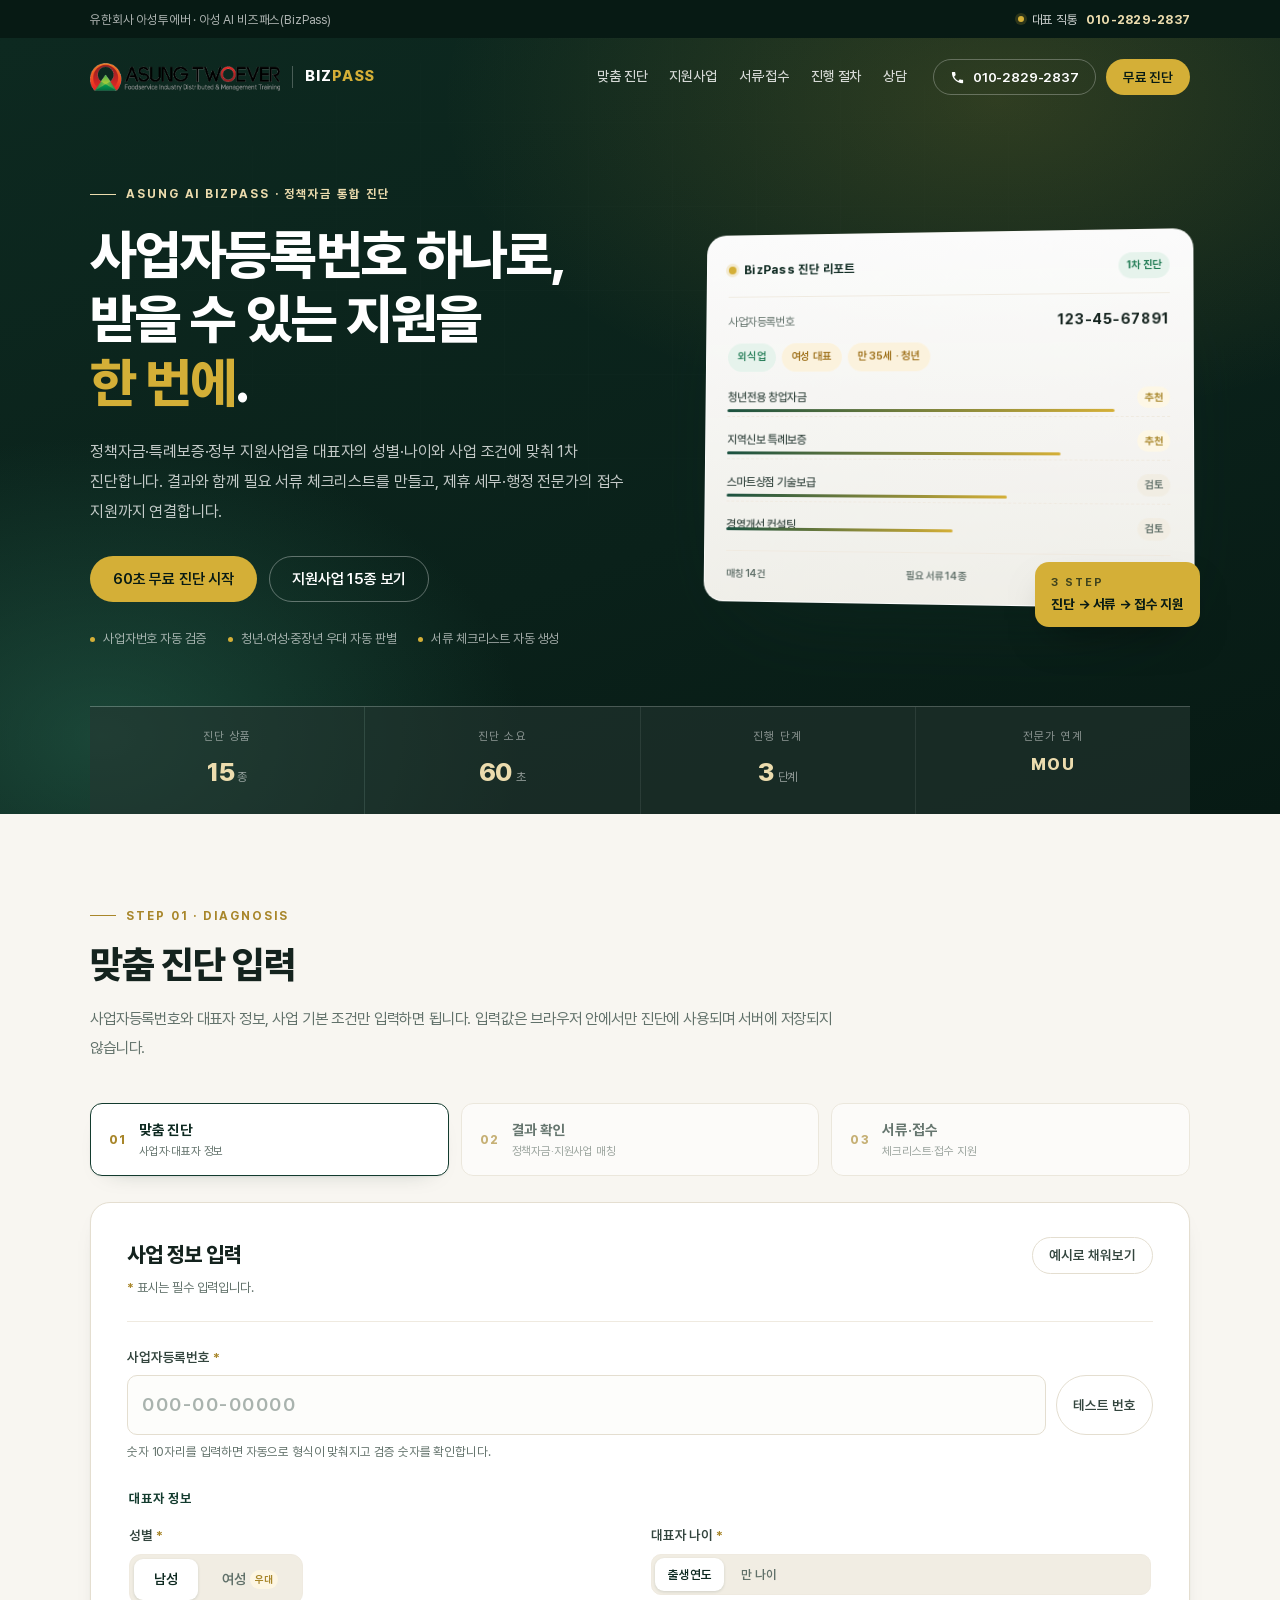
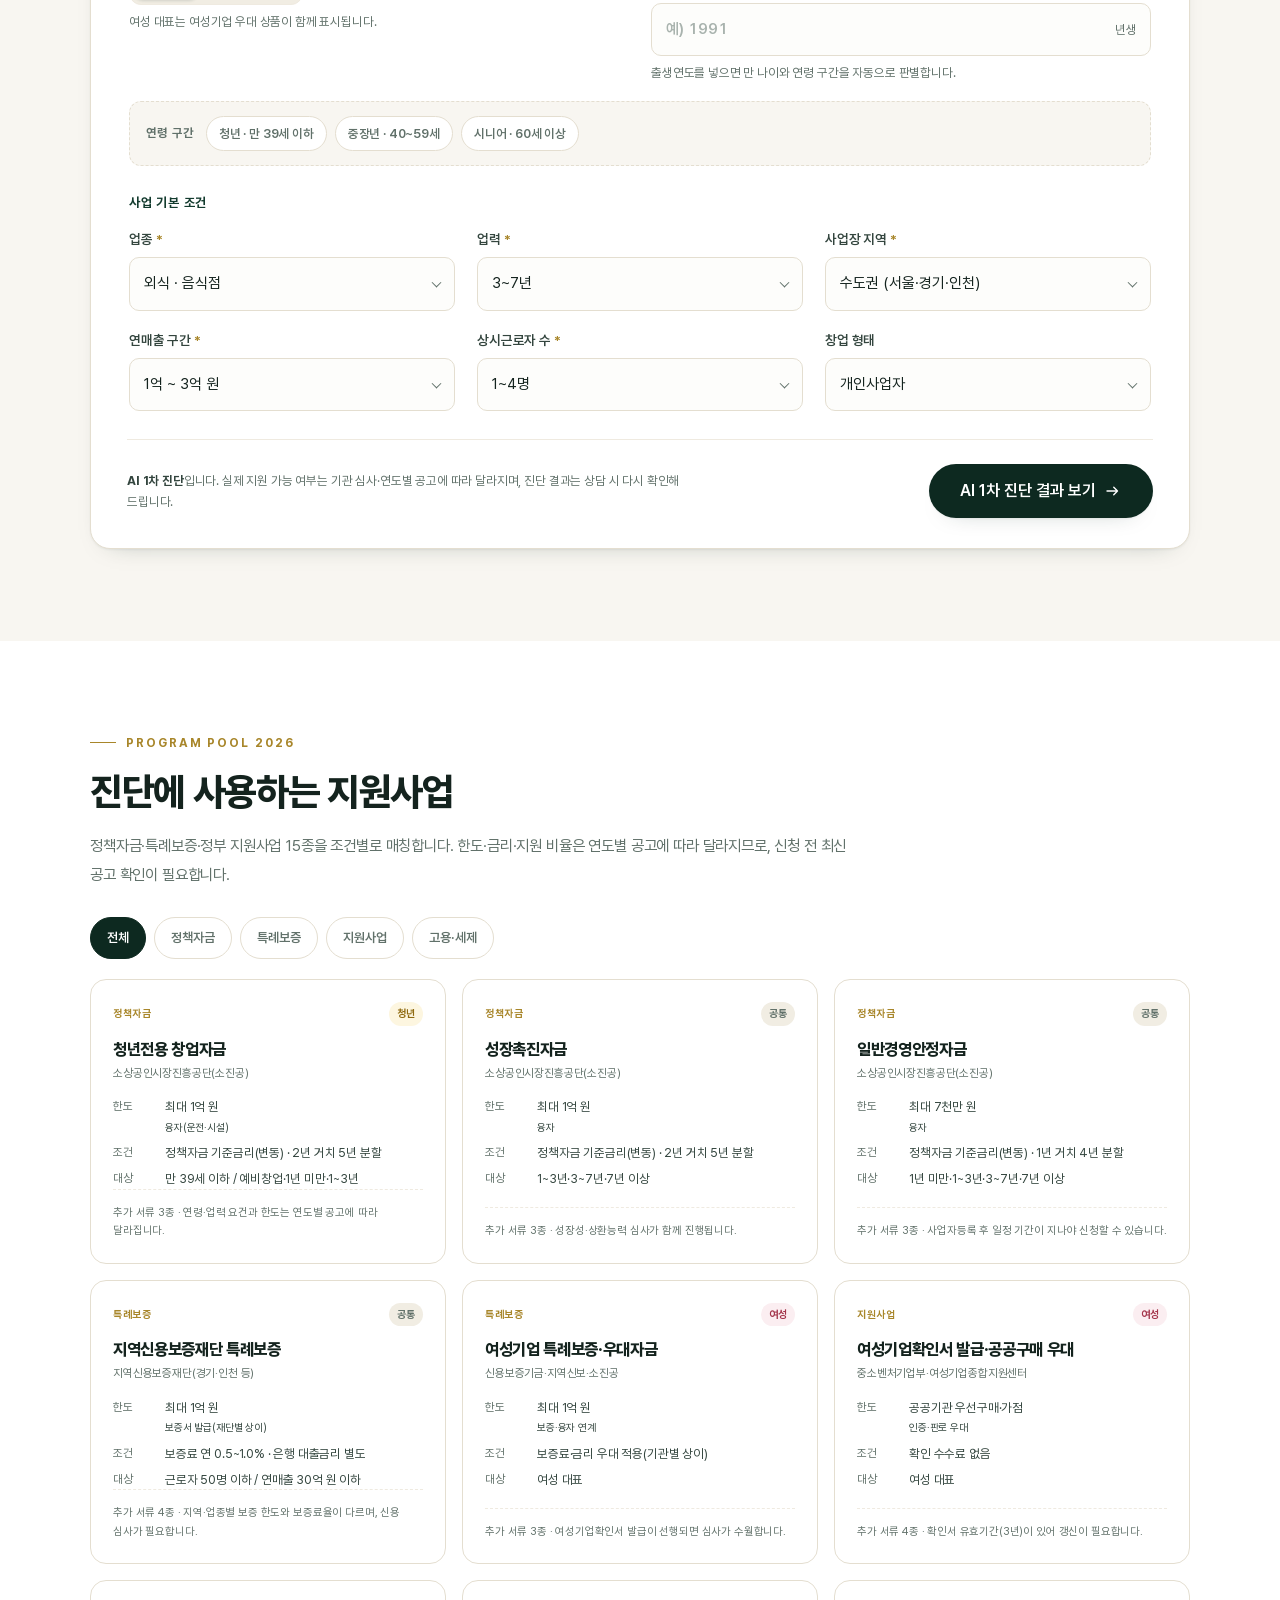
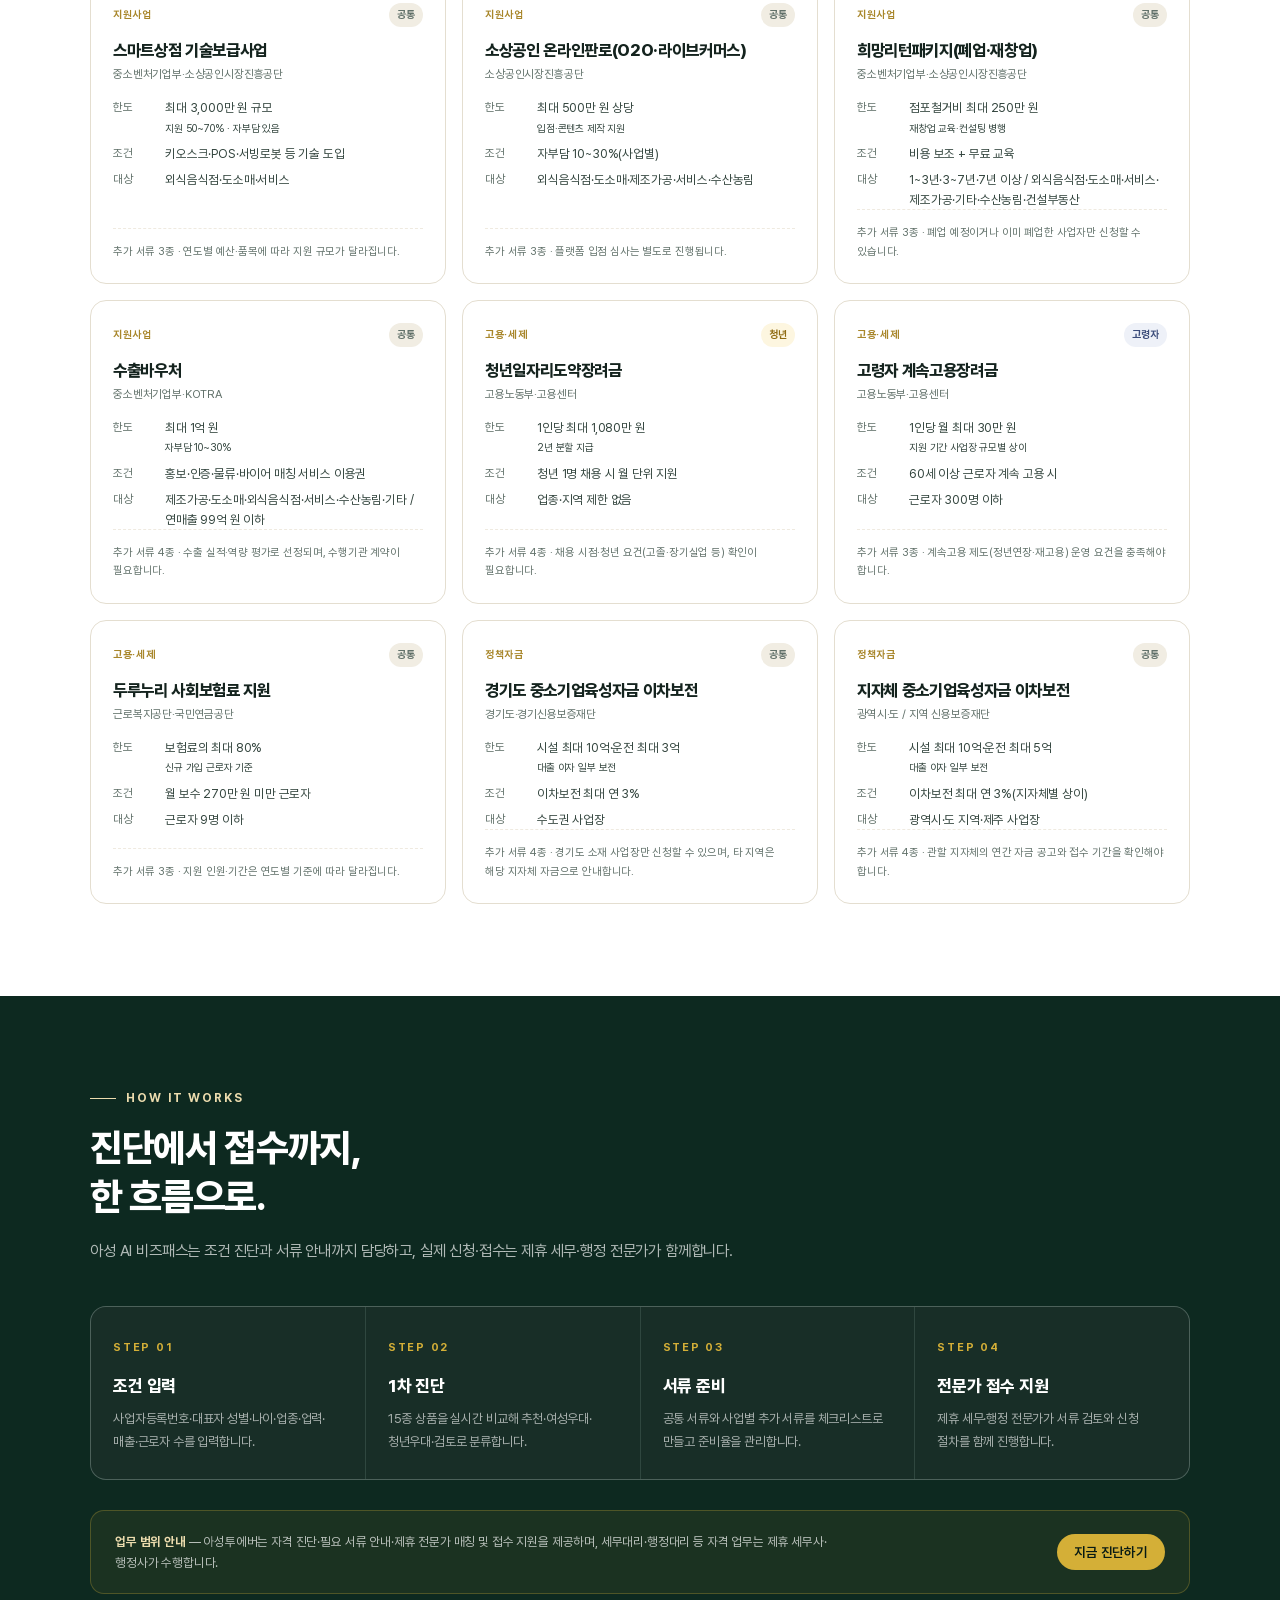
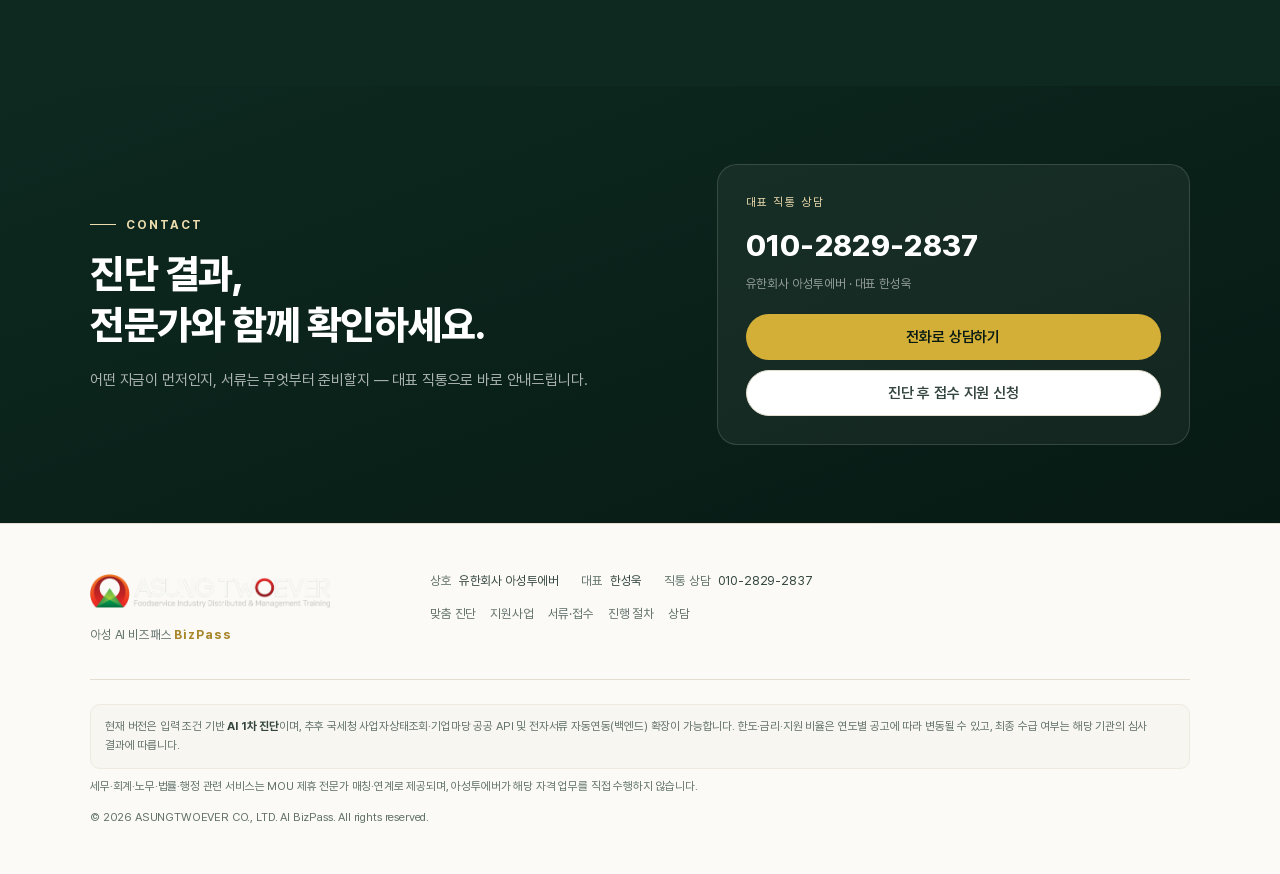
==== commit 7347ead3: "비즈패스: 지역 기반 지원사업 추가(지역 필터 검증) 및 히어로 예시 수치 정합" ====
--- a/bizpass/index.html
+++ b/bizpass/index.html
@@ -10,7 +10,7 @@
 <meta property="og:description" content="사업자 맞춤 정책자금·특례보증·지원사업 1차 진단 + 필요 서류 안내 + 제휴 전문가 접수 지원" />
 <meta property="og:type" content="website" />
 <link rel="icon" href="assets/orig-symbol.png" />
-<link rel="stylesheet" href="style.css?v=3" />
+<link rel="stylesheet" href="style.css?v=4" />
 <script>document.documentElement.classList.add("js");</script>
 </head>
 <body>
@@ -120,7 +120,7 @@
           <div class="mock__bar"><span style="width:52%"></span><i>경영개선 컨설팅</i><b>검토</b></div>
         </div>
         <div class="mock__foot">
-          <span>매칭 11건</span><span>필요 서류 9종</span><span>접수 지원 가능</span>
+          <span>매칭 14건</span><span>필요 서류 14종</span><span>접수 지원 가능</span>
         </div>
       </div>
       <div class="hero__badge">
@@ -613,6 +613,6 @@
   </div>
 </footer>
 
-<script src="app.js?v=3"></script>
+<script src="app.js?v=4"></script>
 </body>
 </html>
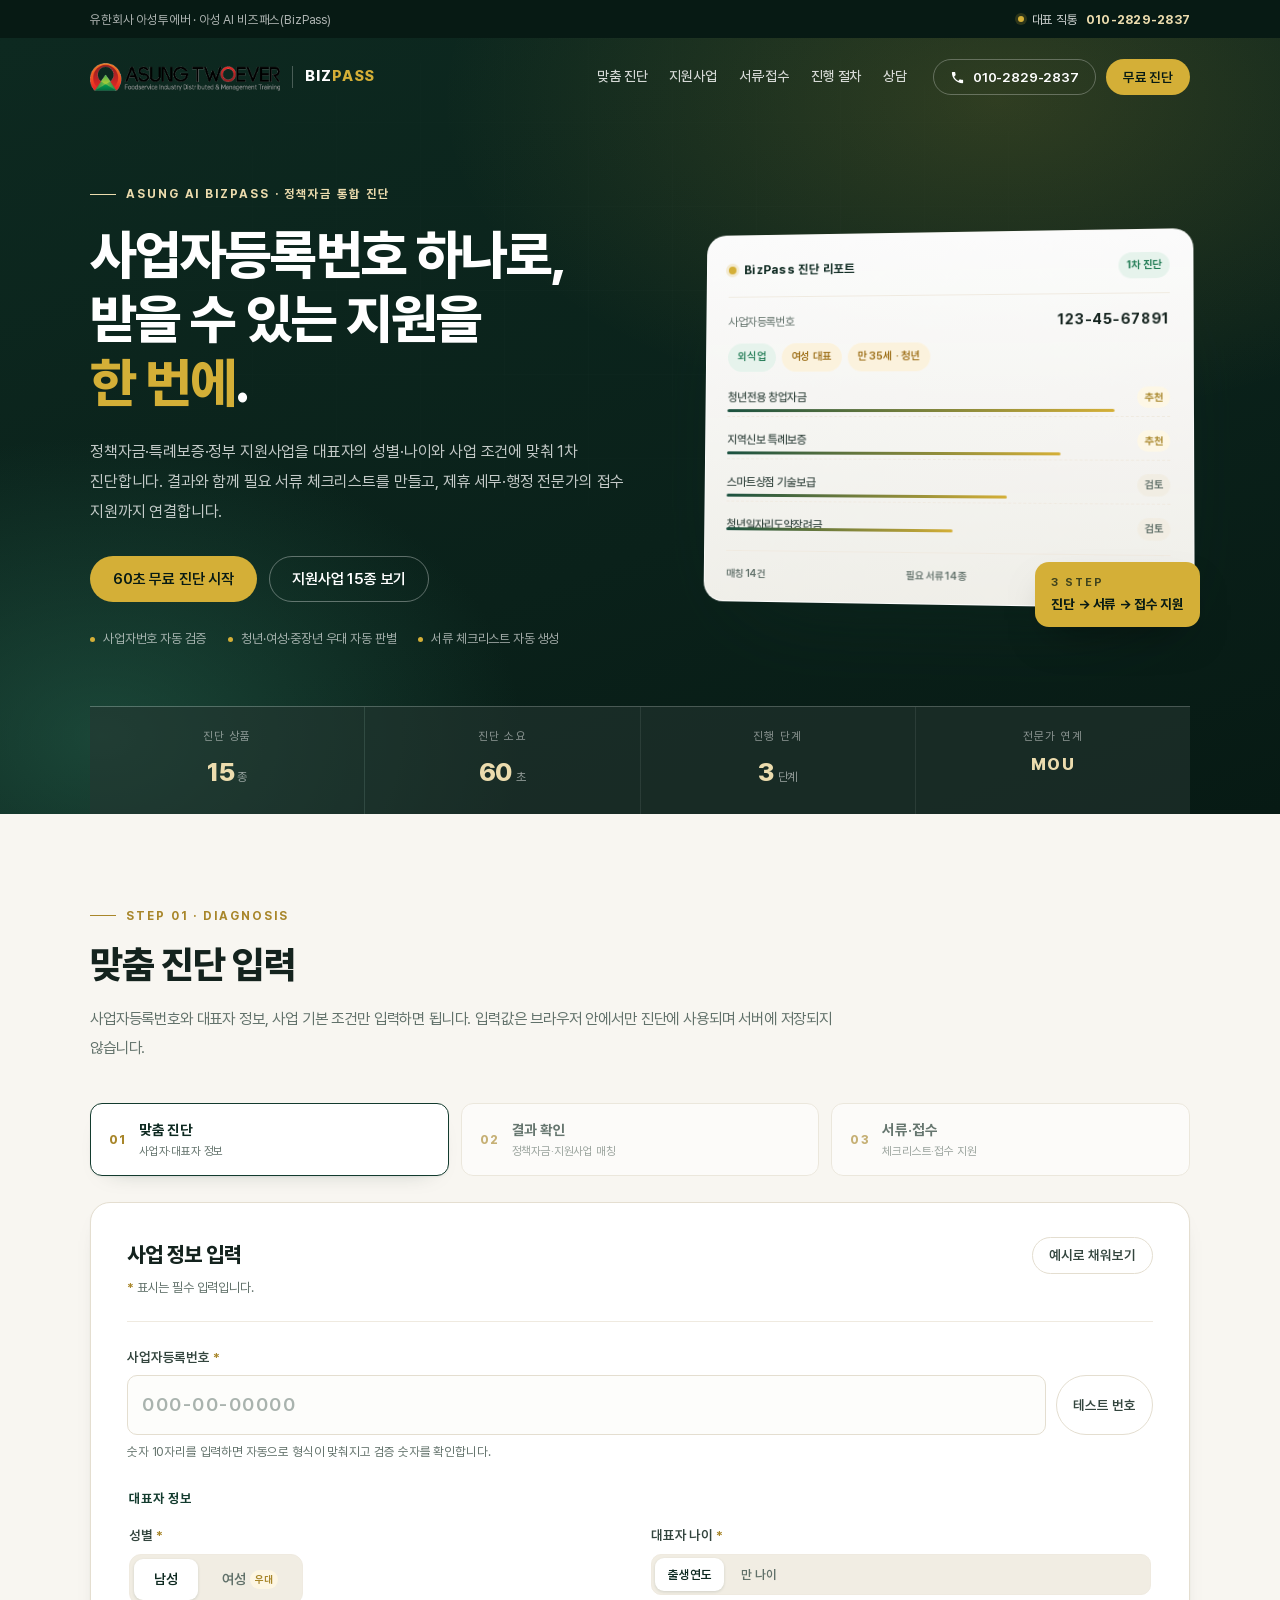
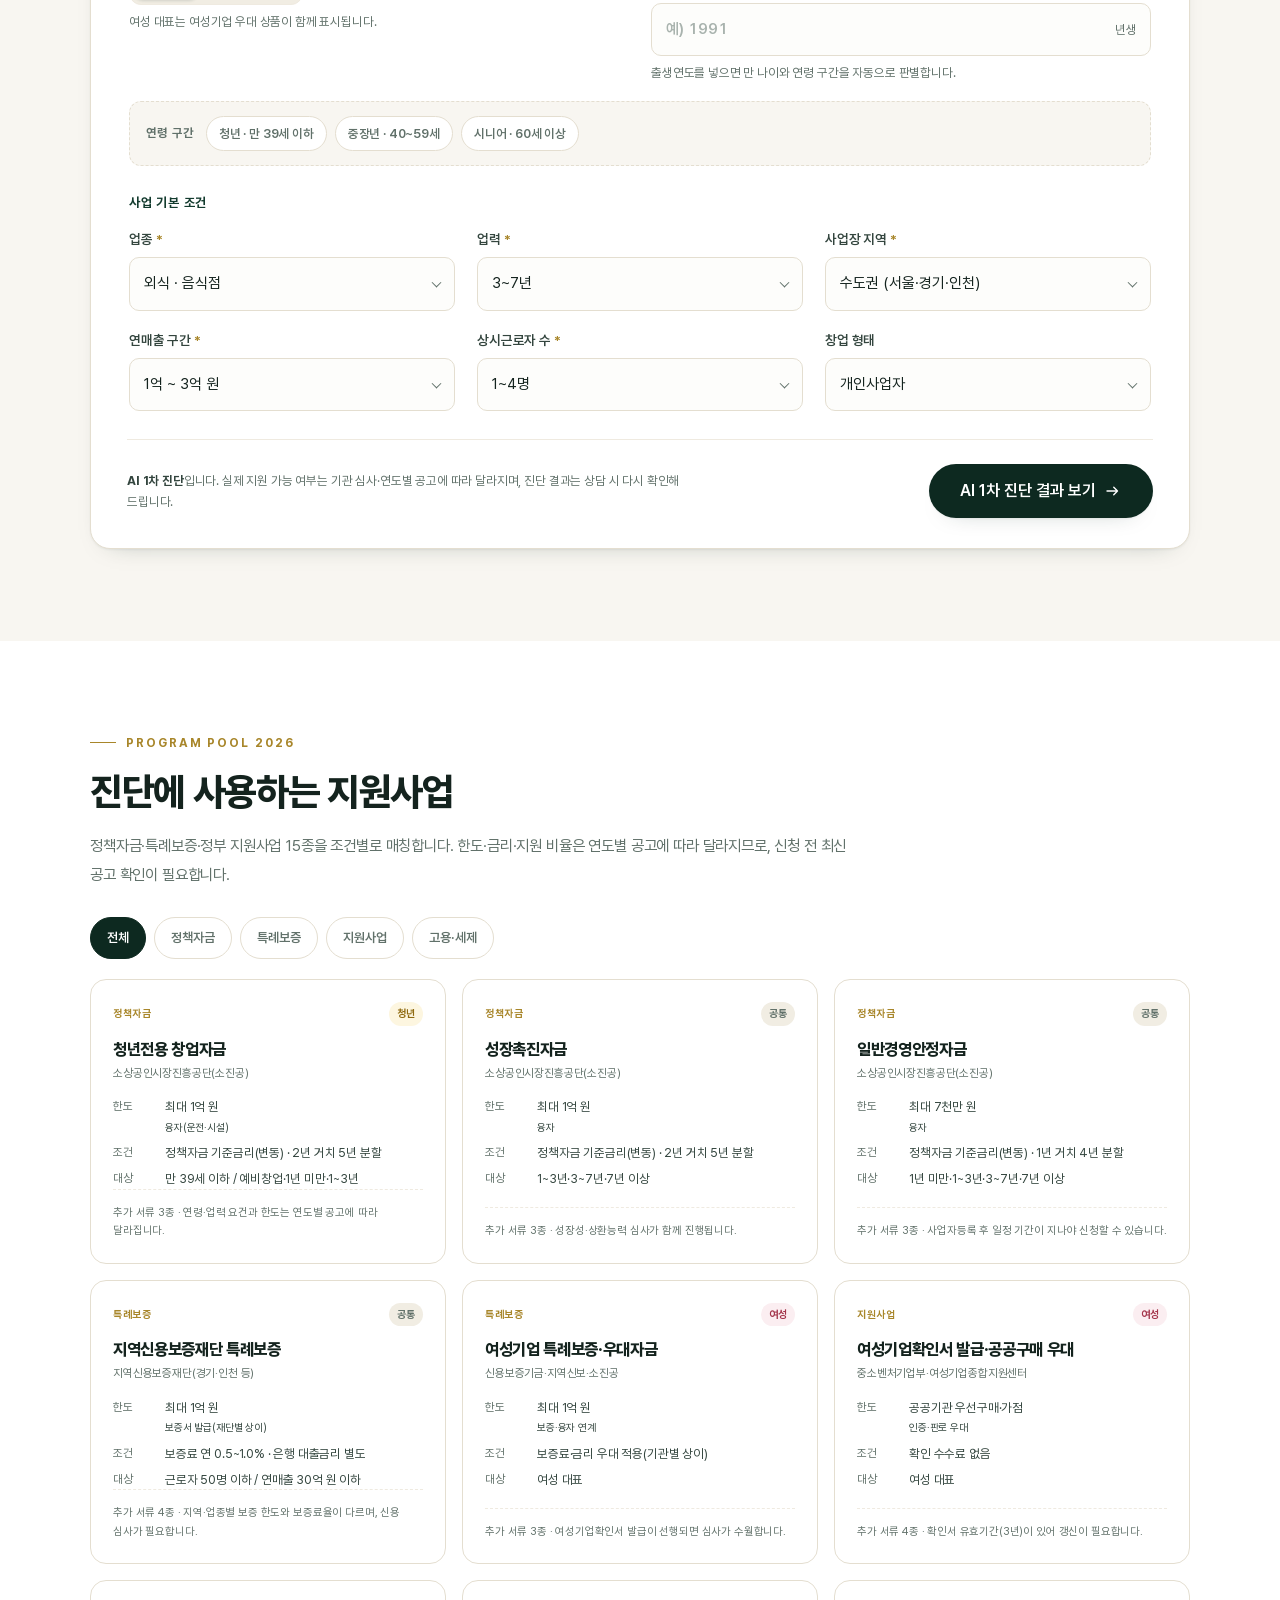
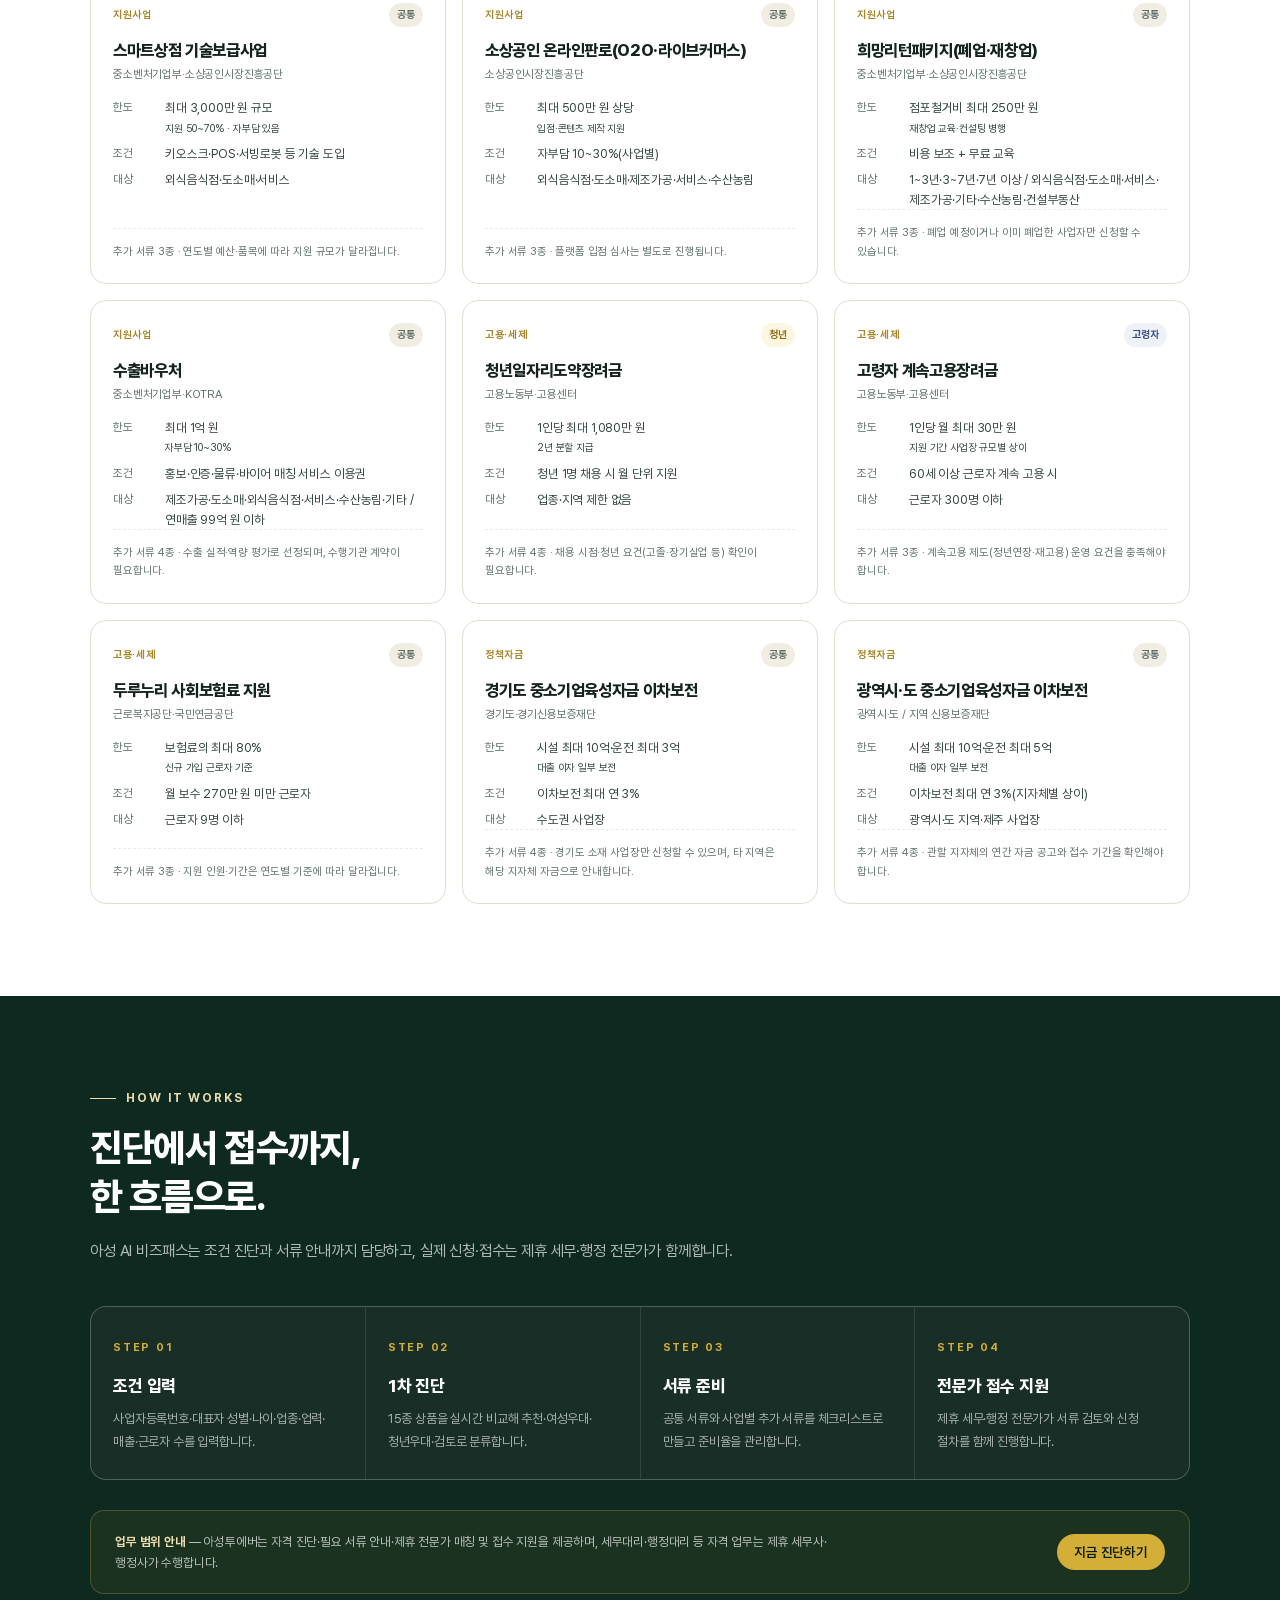
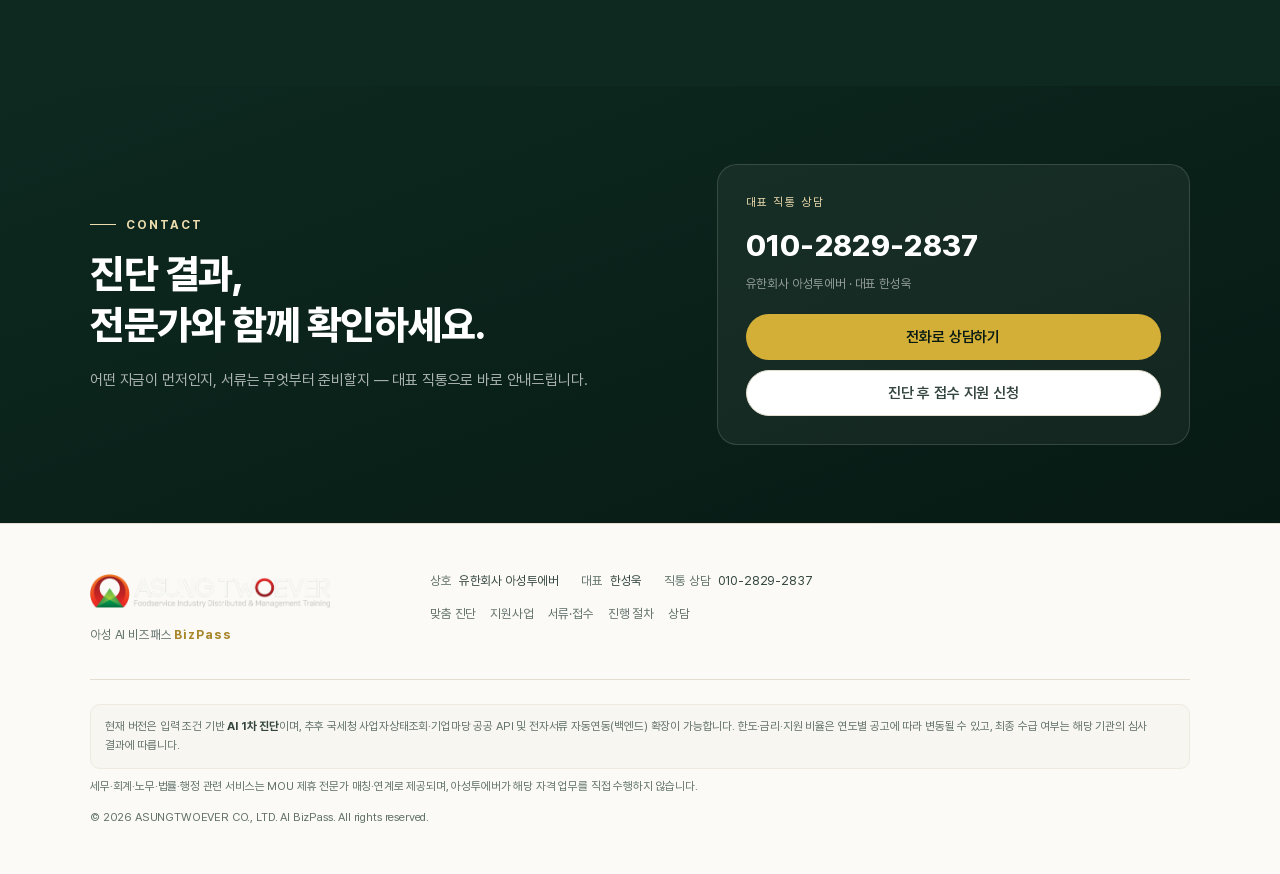
==== commit 53331365: "비즈패스: 히어로 예시 카드 문구 정합 및 지역 자금 명칭 정리" ====
--- a/bizpass/index.html
+++ b/bizpass/index.html
@@ -10,7 +10,7 @@
 <meta property="og:description" content="사업자 맞춤 정책자금·특례보증·지원사업 1차 진단 + 필요 서류 안내 + 제휴 전문가 접수 지원" />
 <meta property="og:type" content="website" />
 <link rel="icon" href="assets/orig-symbol.png" />
-<link rel="stylesheet" href="style.css?v=4" />
+<link rel="stylesheet" href="style.css?v=5" />
 <script>document.documentElement.classList.add("js");</script>
 </head>
 <body>
@@ -117,7 +117,7 @@
           <div class="mock__bar"><span style="width:88%"></span><i>청년전용 창업자금</i><b>추천</b></div>
           <div class="mock__bar"><span style="width:76%"></span><i>지역신보 특례보증</i><b>추천</b></div>
           <div class="mock__bar"><span style="width:64%"></span><i>스마트상점 기술보급</i><b>검토</b></div>
-          <div class="mock__bar"><span style="width:52%"></span><i>경영개선 컨설팅</i><b>검토</b></div>
+          <div class="mock__bar"><span style="width:52%"></span><i>청년일자리도약장려금</i><b>검토</b></div>
         </div>
         <div class="mock__foot">
           <span>매칭 14건</span><span>필요 서류 14종</span><span>접수 지원 가능</span>
@@ -613,6 +613,6 @@
   </div>
 </footer>
 
-<script src="app.js?v=4"></script>
+<script src="app.js?v=5"></script>
 </body>
 </html>
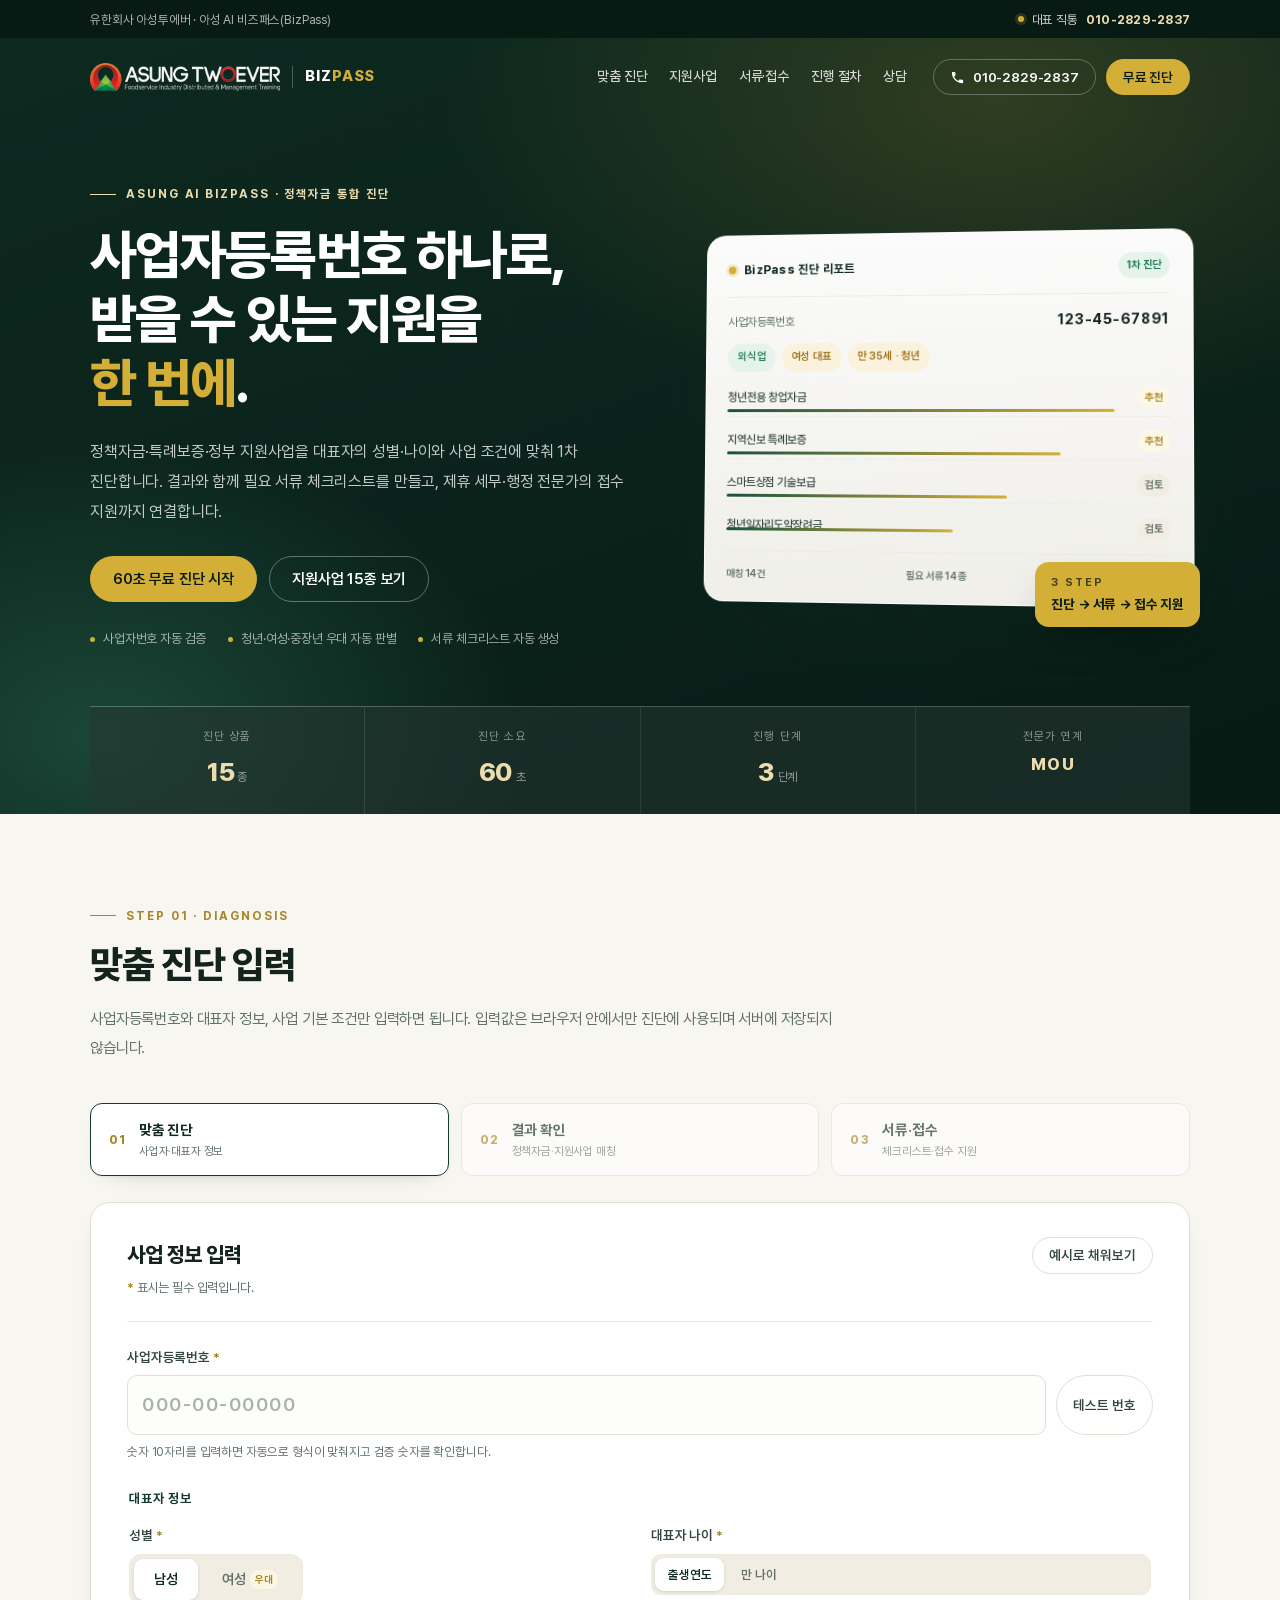
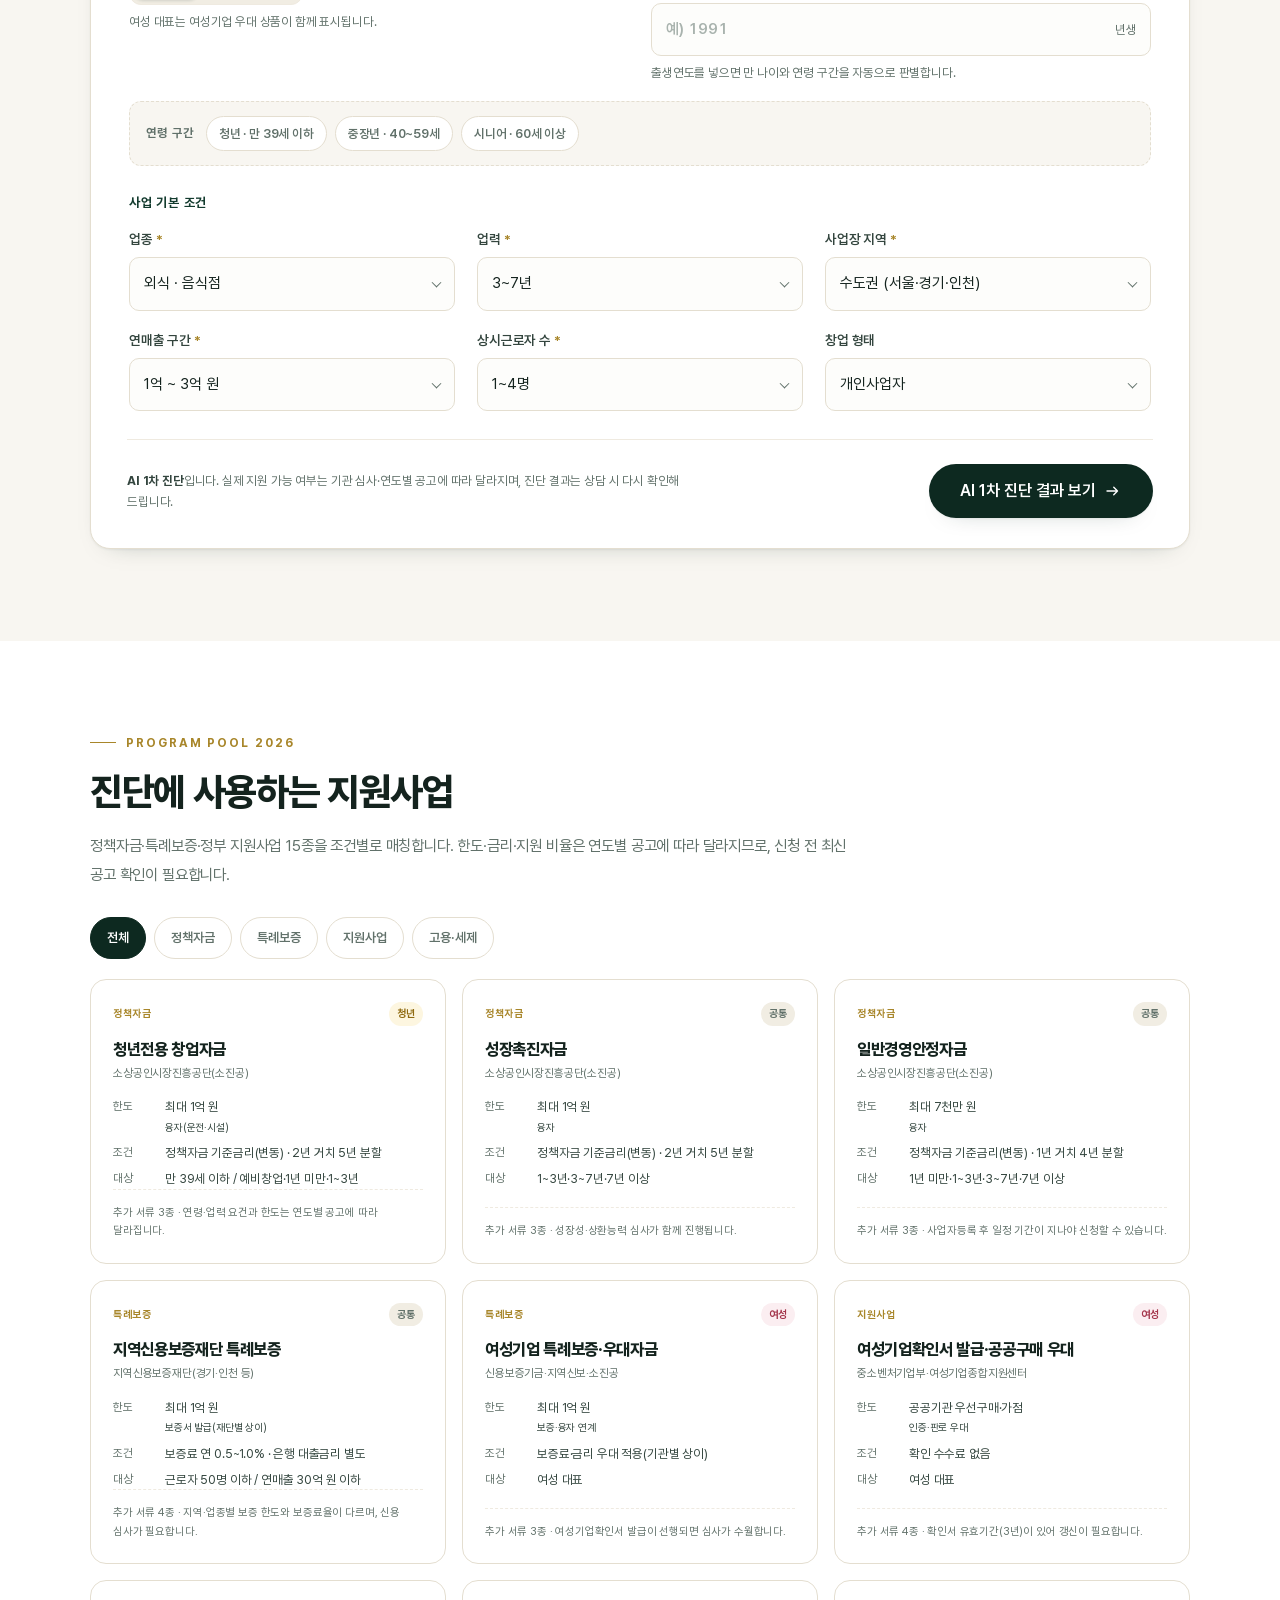
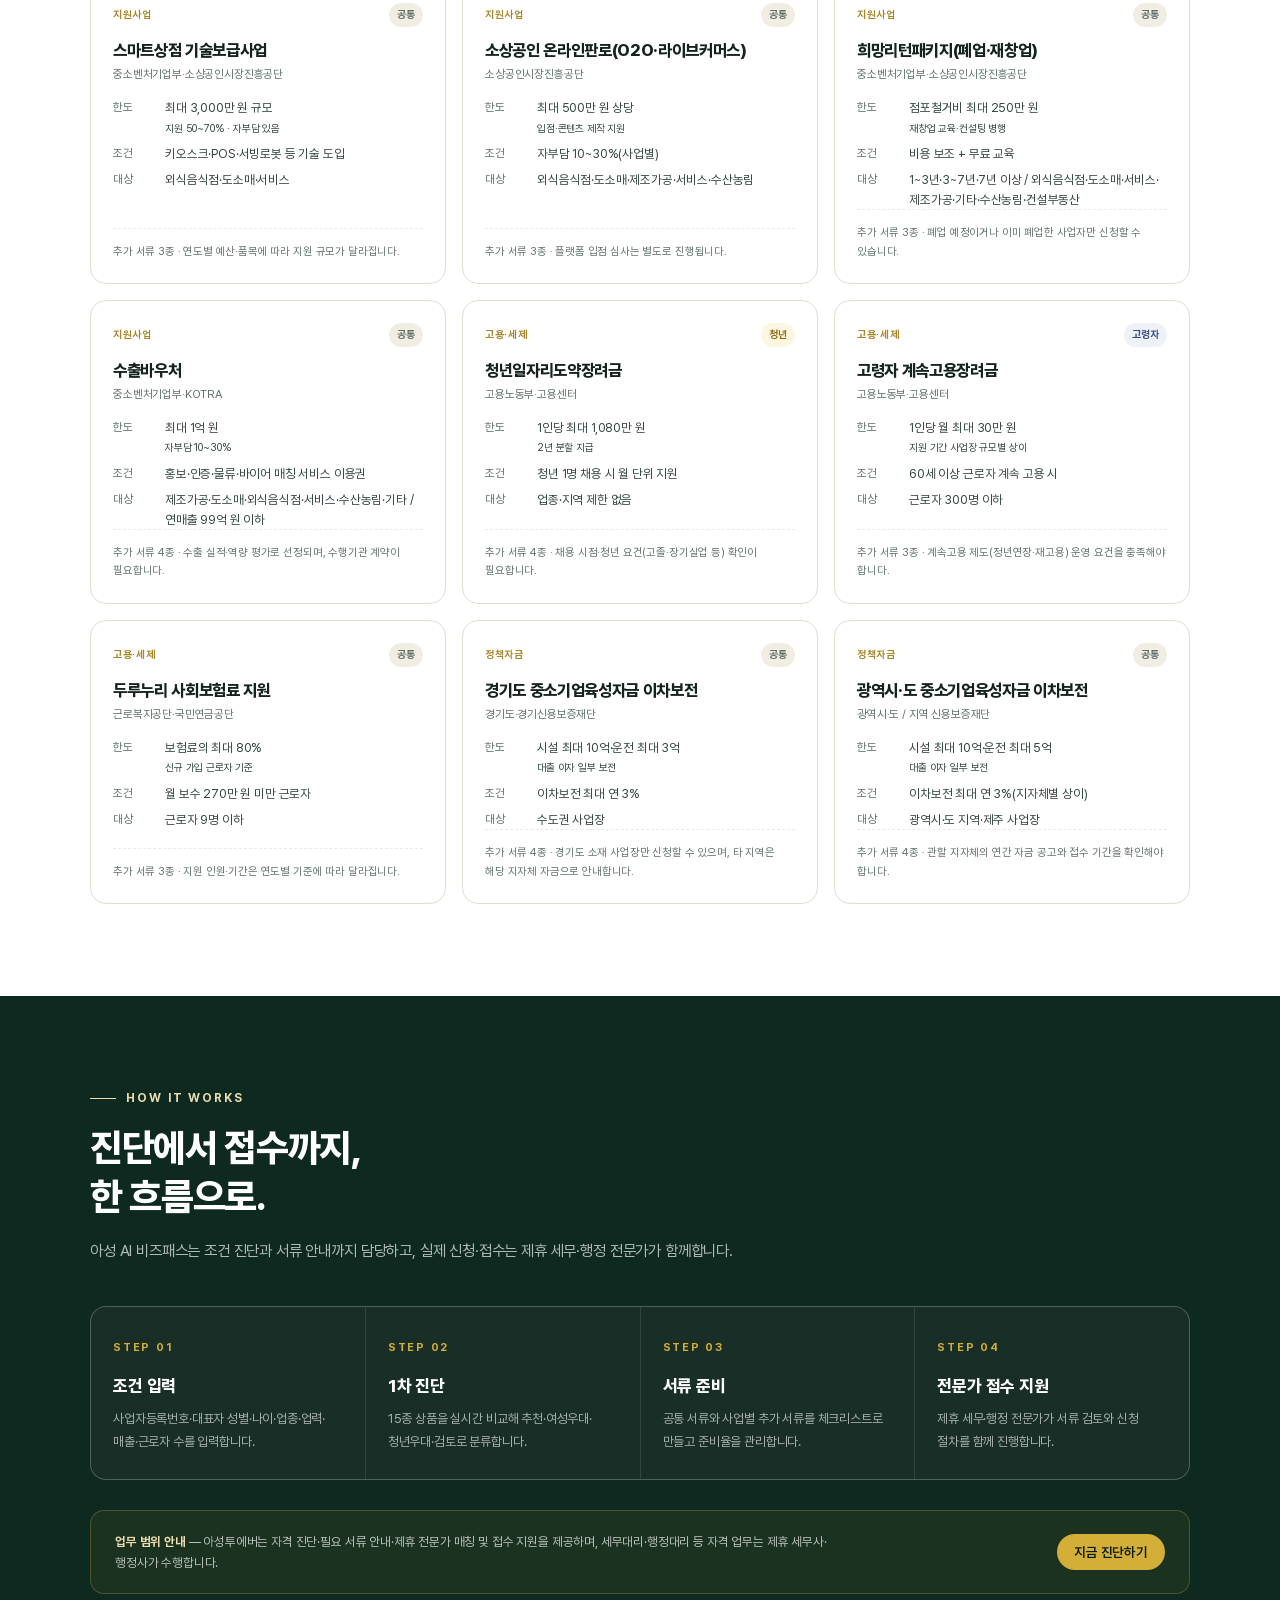
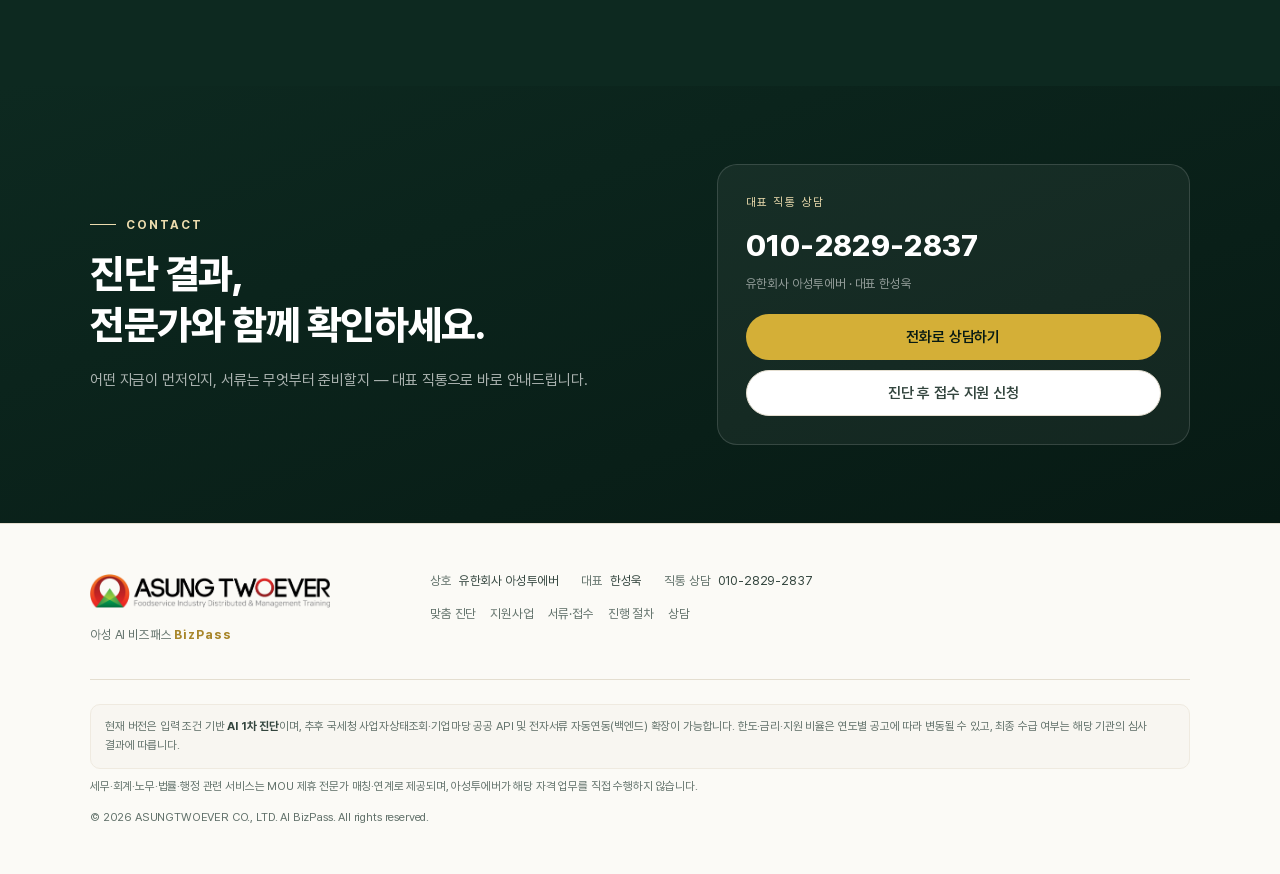
==== commit b2e94390: "비즈패스: 헤더·푸터 로고 에셋(라이트/다크 배경용) 교체" ====
--- a/bizpass/index.html
+++ b/bizpass/index.html
@@ -10,7 +10,7 @@
 <meta property="og:description" content="사업자 맞춤 정책자금·특례보증·지원사업 1차 진단 + 필요 서류 안내 + 제휴 전문가 접수 지원" />
 <meta property="og:type" content="website" />
 <link rel="icon" href="assets/orig-symbol.png" />
-<link rel="stylesheet" href="style.css?v=5" />
+<link rel="stylesheet" href="style.css?v=6" />
 <script>document.documentElement.classList.add("js");</script>
 </head>
 <body>
@@ -27,8 +27,8 @@
 <header class="header" id="header">
   <div class="wrap header__inner">
     <a class="brand" href="#top" aria-label="아성 AI 비즈패스 홈으로">
-      <img class="brand__img brand__img--dark" src="assets/orig-horizontal-dark.png" alt="ASUNG TWOEVER — 유한회사 아성투에버" />
-      <img class="brand__img brand__img--light" src="assets/orig-horizontal-light.png" alt="" aria-hidden="true" />
+      <img class="brand__img brand__img--dark" src="assets/orig-horizontal-light.png" alt="ASUNG TWOEVER — 유한회사 아성투에버" />
+      <img class="brand__img brand__img--light" src="assets/orig-horizontal-dark.png" alt="" aria-hidden="true" />
       <span class="brand__div" aria-hidden="true"></span>
       <span class="brand__product">BIZ<em>PASS</em></span>
     </a>
@@ -579,7 +579,7 @@
 <footer class="footer">
   <div class="wrap footer__inner">
     <div class="footer__brand">
-      <img src="assets/orig-horizontal-dark.png" alt="ASUNG TWOEVER — 유한회사 아성투에버" />
+      <img src="assets/orig-horizontal-light.png" alt="ASUNG TWOEVER — 유한회사 아성투에버" />
       <p class="footer__product">아성 AI 비즈패스 <b>BizPass</b></p>
     </div>
 
@@ -613,6 +613,6 @@
   </div>
 </footer>
 
-<script src="app.js?v=5"></script>
+<script src="app.js?v=6"></script>
 </body>
 </html>
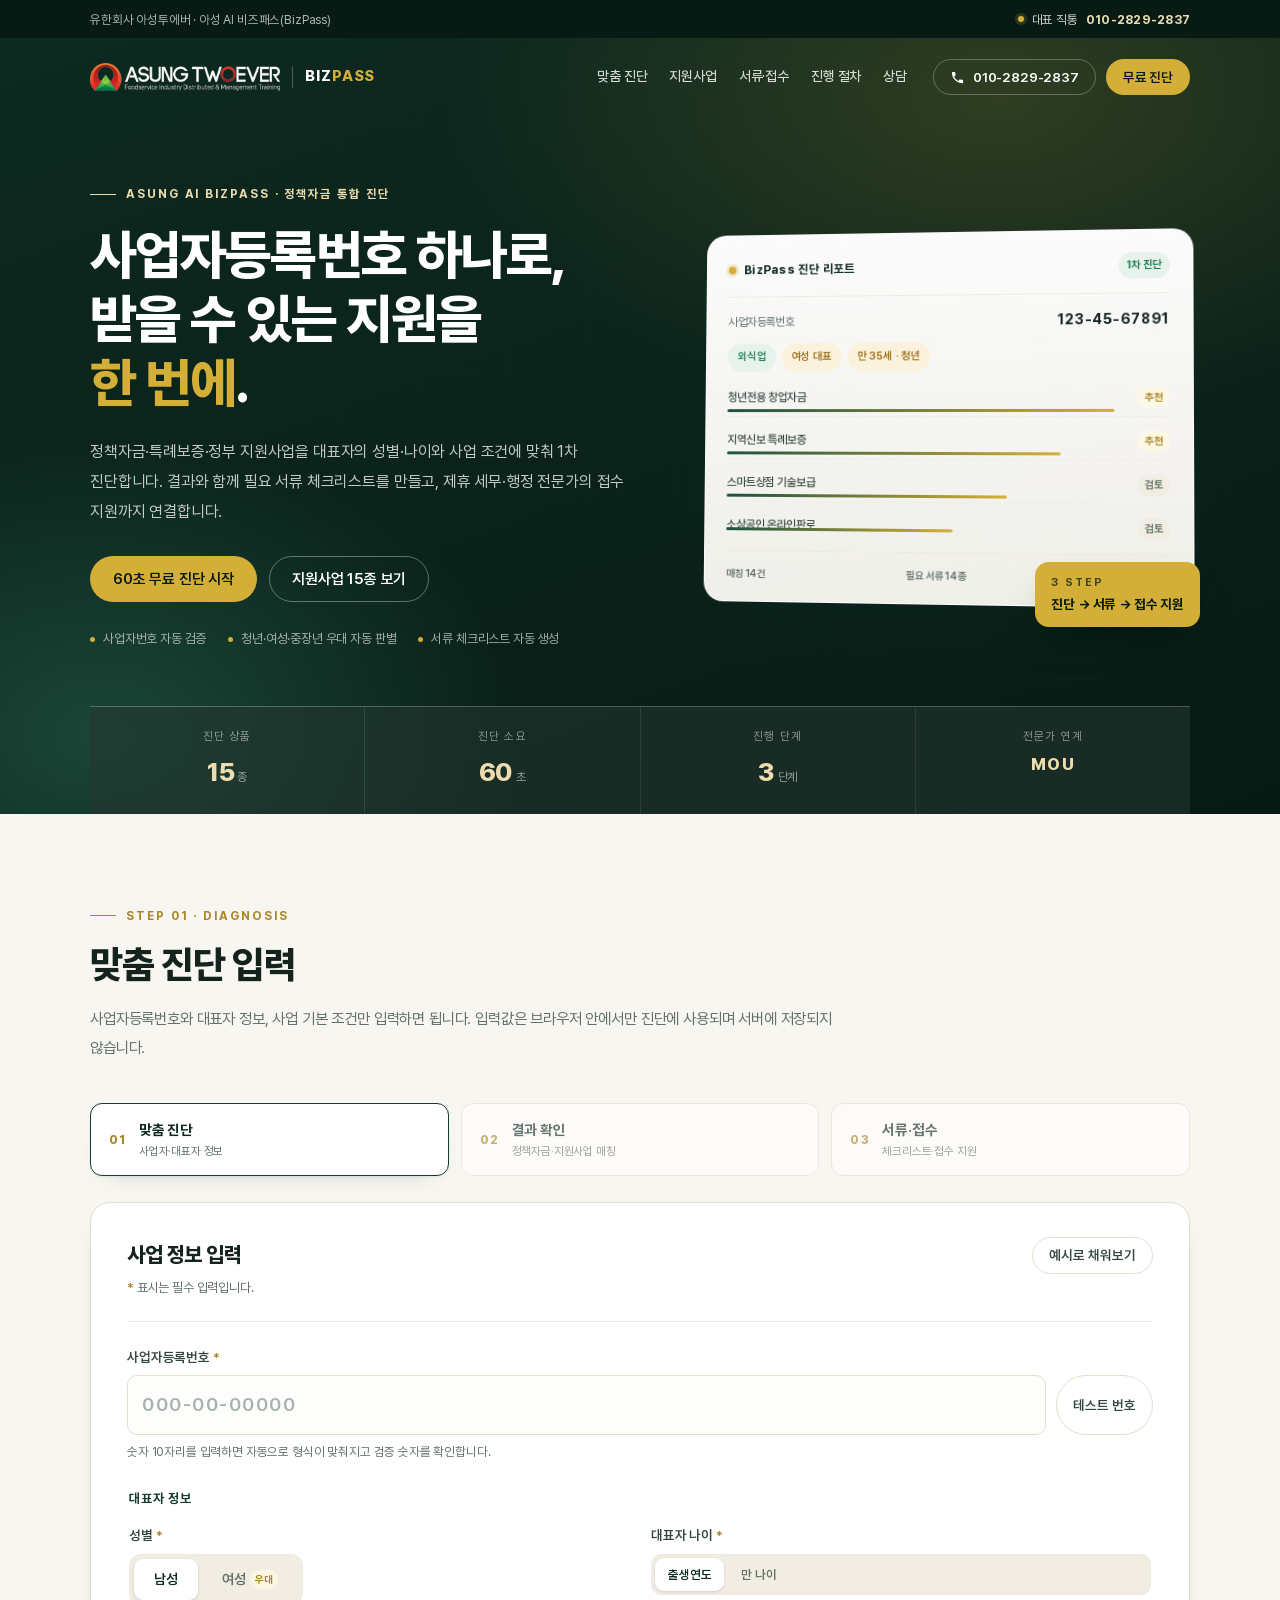
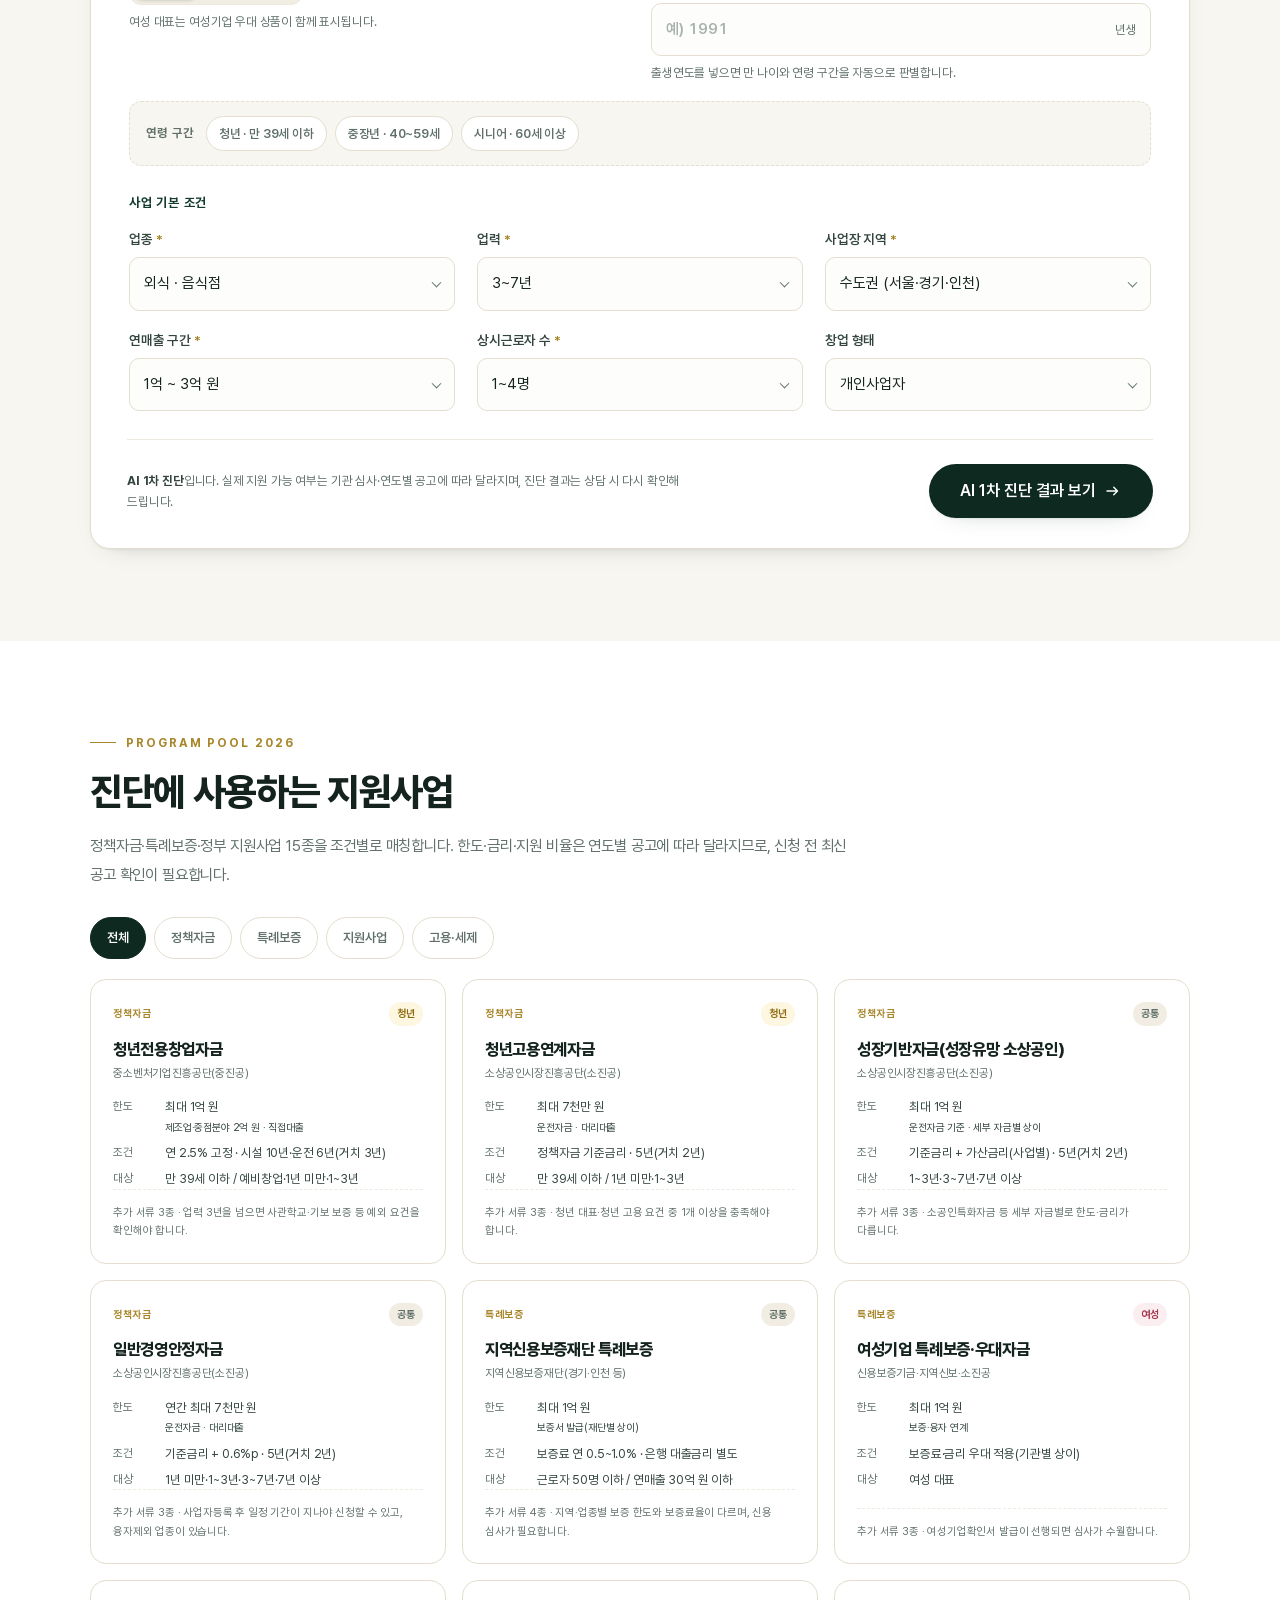
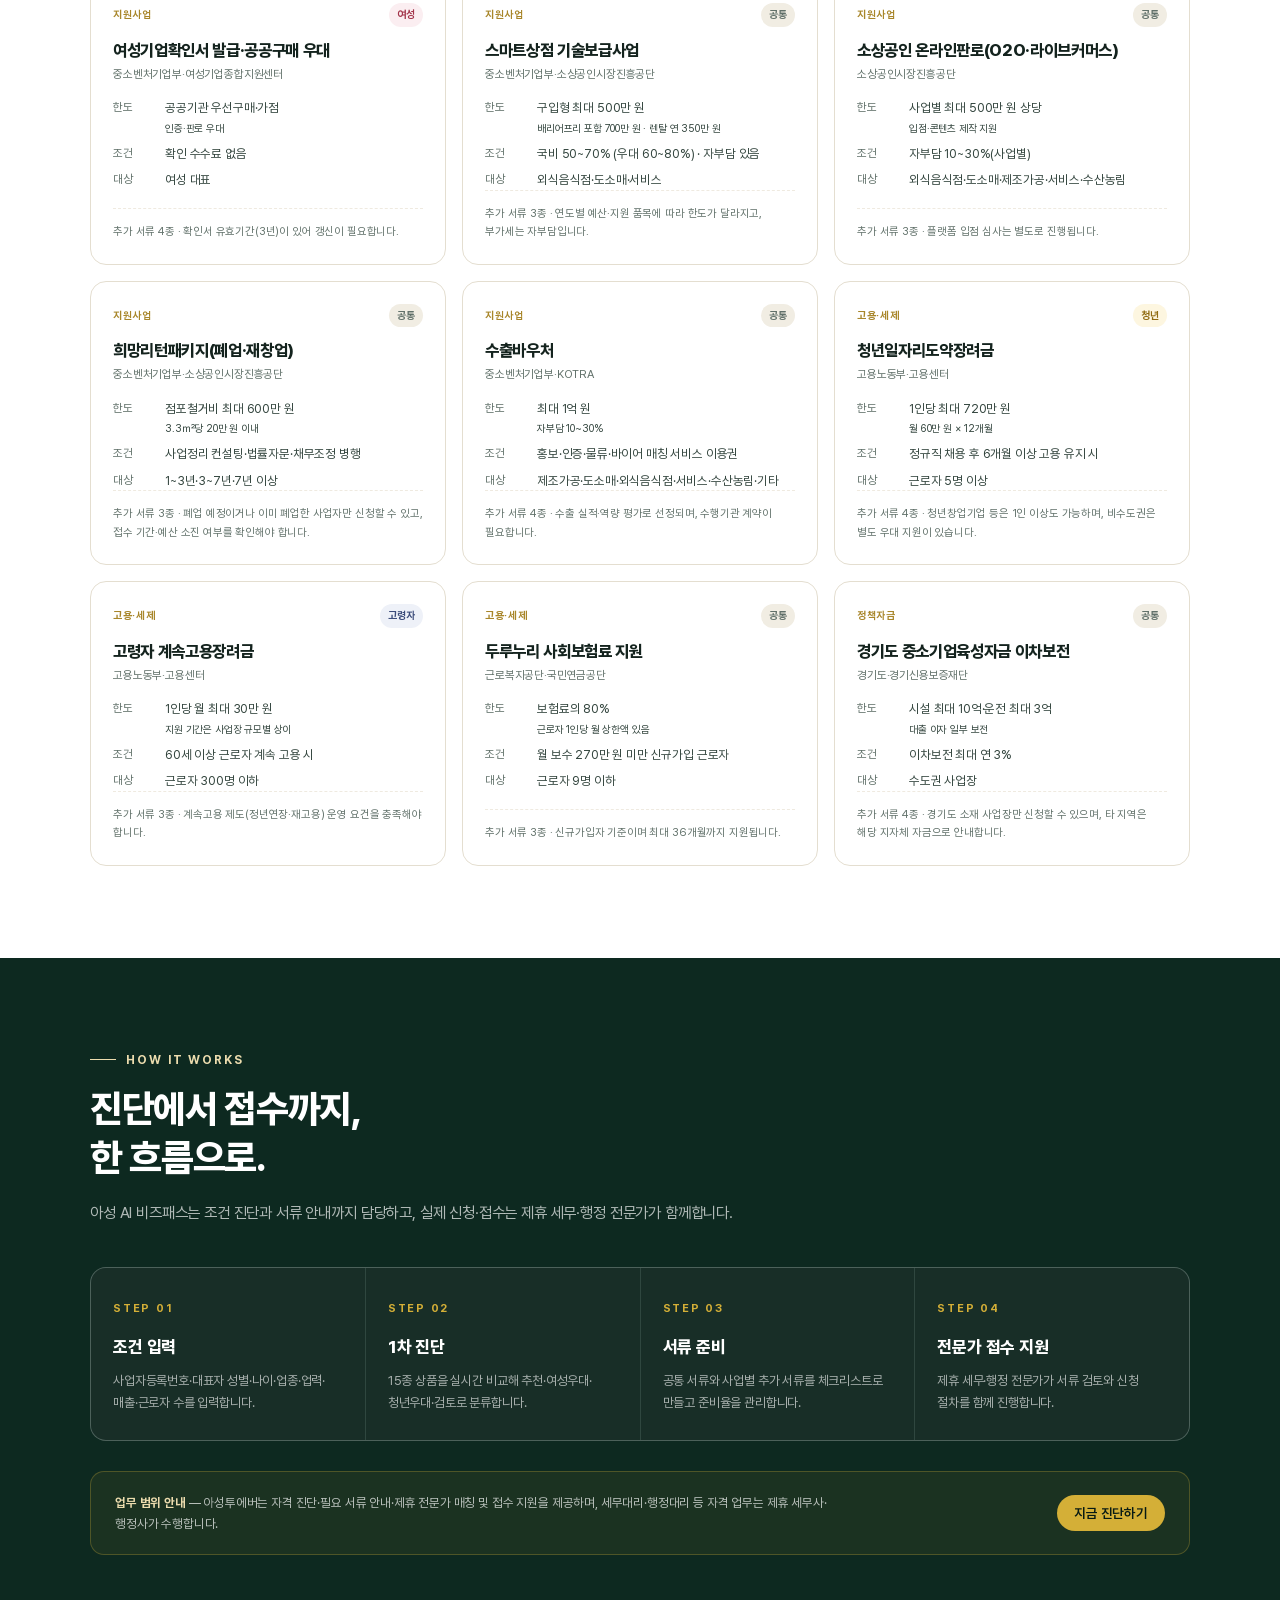
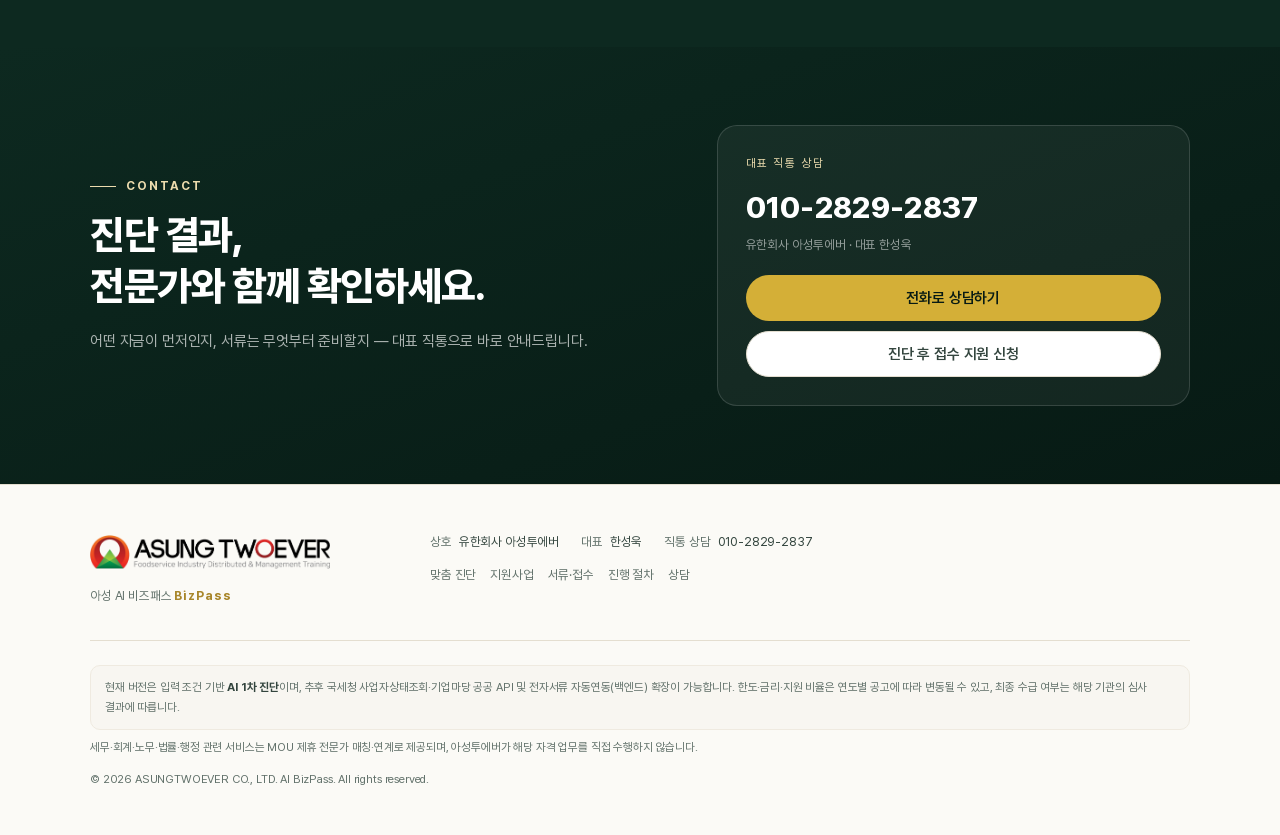
==== commit f2676ae5: "비즈패스: 2026년 공고 기준으로 15개 상품 한도·금리·요건 정정(청년전용창업자금 중진공 2.5%, 청년일자리 720만·5인 이상, 스마트상점 500만, 희망리턴 600만 등)" ====
--- a/bizpass/index.html
+++ b/bizpass/index.html
@@ -10,7 +10,7 @@
 <meta property="og:description" content="사업자 맞춤 정책자금·특례보증·지원사업 1차 진단 + 필요 서류 안내 + 제휴 전문가 접수 지원" />
 <meta property="og:type" content="website" />
 <link rel="icon" href="assets/orig-symbol.png" />
-<link rel="stylesheet" href="style.css?v=6" />
+<link rel="stylesheet" href="style.css?v=10" />
 <script>document.documentElement.classList.add("js");</script>
 </head>
 <body>
@@ -117,7 +117,7 @@
           <div class="mock__bar"><span style="width:88%"></span><i>청년전용 창업자금</i><b>추천</b></div>
           <div class="mock__bar"><span style="width:76%"></span><i>지역신보 특례보증</i><b>추천</b></div>
           <div class="mock__bar"><span style="width:64%"></span><i>스마트상점 기술보급</i><b>검토</b></div>
-          <div class="mock__bar"><span style="width:52%"></span><i>청년일자리도약장려금</i><b>검토</b></div>
+          <div class="mock__bar"><span style="width:52%"></span><i>소상공인 온라인판로</i><b>검토</b></div>
         </div>
         <div class="mock__foot">
           <span>매칭 14건</span><span>필요 서류 14종</span><span>접수 지원 가능</span>
@@ -153,9 +153,9 @@
     </div>
 
     <ol class="stepper" aria-label="진행 단계">
-      <li class="stepper__item is-active" id="stepper1"><span class="stepper__no">01</span><span class="stepper__txt"><b>맞춤 진단</b><i>사업자·대표자 정보</i></span></li>
-      <li class="stepper__item" id="stepper2"><span class="stepper__no">02</span><span class="stepper__txt"><b>결과 확인</b><i>정책자금·지원사업 매칭</i></span></li>
-      <li class="stepper__item" id="stepper3"><span class="stepper__no">03</span><span class="stepper__txt"><b>서류·접수</b><i>체크리스트·접수 지원</i></span></li>
+      <li class="stepper__item is-active" data-step="1"><span class="stepper__no">01</span><span class="stepper__txt"><b>맞춤 진단</b><i>사업자·대표자 정보</i></span></li>
+      <li class="stepper__item" data-step="2"><span class="stepper__no">02</span><span class="stepper__txt"><b>결과 확인</b><i>정책자금·지원사업 매칭</i></span></li>
+      <li class="stepper__item" data-step="3"><span class="stepper__no">03</span><span class="stepper__txt"><b>서류·접수</b><i>체크리스트·접수 지원</i></span></li>
     </ol>
 
     <form class="card formcard reveal" id="diagnoseForm" novalidate>
@@ -330,6 +330,12 @@
       <p class="section__desc" id="resultLead">입력 조건에 맞춰 정책자금·특례보증·지원사업을 매칭했습니다.</p>
     </div>
 
+    <ol class="stepper" aria-label="진행 단계">
+      <li class="stepper__item" data-step="1"><span class="stepper__no">01</span><span class="stepper__txt"><b>맞춤 진단</b><i>사업자·대표자 정보</i></span></li>
+      <li class="stepper__item is-active" data-step="2"><span class="stepper__no">02</span><span class="stepper__txt"><b>결과 확인</b><i>정책자금·지원사업 매칭</i></span></li>
+      <li class="stepper__item" data-step="3"><span class="stepper__no">03</span><span class="stepper__txt"><b>서류·접수</b><i>체크리스트·접수 지원</i></span></li>
+    </ol>
+
     <div class="profile" id="profileBox" aria-live="polite"></div>
 
     <div class="resultbar">
@@ -372,6 +378,12 @@
         담당자가 확인 후 연락드립니다.
       </p>
     </div>
+
+    <ol class="stepper" aria-label="진행 단계">
+      <li class="stepper__item is-done" data-step="1"><span class="stepper__no">01</span><span class="stepper__txt"><b>맞춤 진단</b><i>사업자·대표자 정보</i></span></li>
+      <li class="stepper__item is-done" data-step="2"><span class="stepper__no">02</span><span class="stepper__txt"><b>결과 확인</b><i>정책자금·지원사업 매칭</i></span></li>
+      <li class="stepper__item is-active" data-step="3"><span class="stepper__no">03</span><span class="stepper__txt"><b>서류·접수</b><i>체크리스트·접수 지원</i></span></li>
+    </ol>
 
     <div class="docs">
       <div class="docs__main">
@@ -613,6 +625,6 @@
   </div>
 </footer>
 
-<script src="app.js?v=6"></script>
+<script src="app.js?v=10"></script>
 </body>
 </html>
--- a/bizpass/style.css
+++ b/bizpass/style.css
@@ -104,7 +104,7 @@
 /* ---------- Util bar ---------- */
 .utilbar { position: relative; z-index: 61; background: var(--green-950); color: rgba(255, 255, 255, .68); font-size: 12.5px; }
 .utilbar__inner { display: flex; align-items: center; justify-content: space-between; gap: 16px; height: 38px; }
-.utilbar a { display: inline-flex; align-items: center; gap: 8px; color: rgba(255, 255, 255, .82); }
+.utilbar a { display: inline-flex; align-items: center; gap: 8px; color: rgba(255, 255, 255, .82); white-space: nowrap; }
 .utilbar a strong { color: var(--gold-soft); font-weight: 700; letter-spacing: .02em; }
 .utilbar .dot { width: 6px; height: 6px; border-radius: 50%; background: var(--gold); box-shadow: 0 0 0 3px rgba(212, 175, 55, .18); }
 
@@ -589,8 +589,10 @@
   .footer__inner { grid-template-columns: 1fr; }
   .process__note { flex-direction: column; align-items: flex-start; }
   .process__note .btn { width: 100%; }
-  .utilbar__inner p { font-size: 11px; overflow: hidden; text-overflow: ellipsis; white-space: nowrap; }
-  .utilbar a strong { font-size: 11.5px; }
+  .utilbar__inner { height: 34px; justify-content: center; }
+  .utilbar__inner p { display: none; }
+  .utilbar a { font-size: 11.5px; }
+  .utilbar a strong { font-size: 12px; }
 }
 @media (max-width: 560px) {
   :root { --pad: 18px; }
